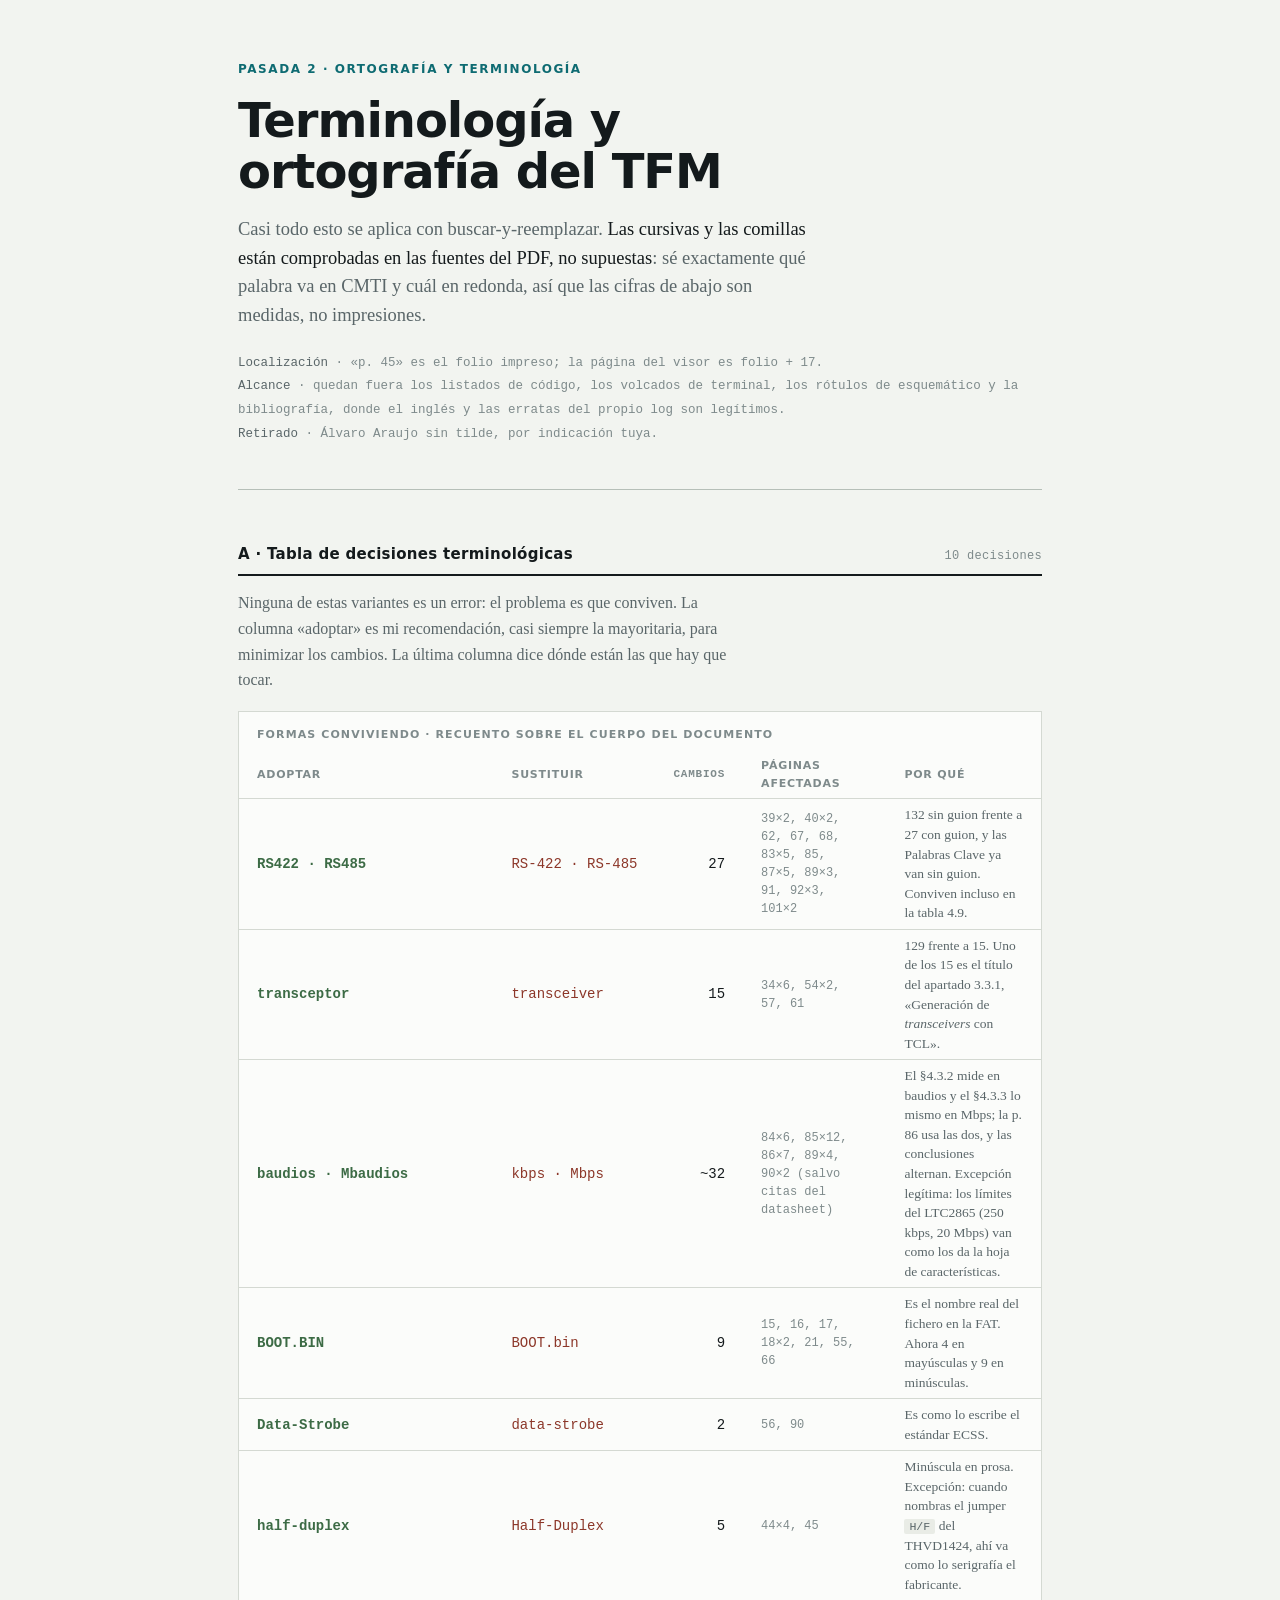
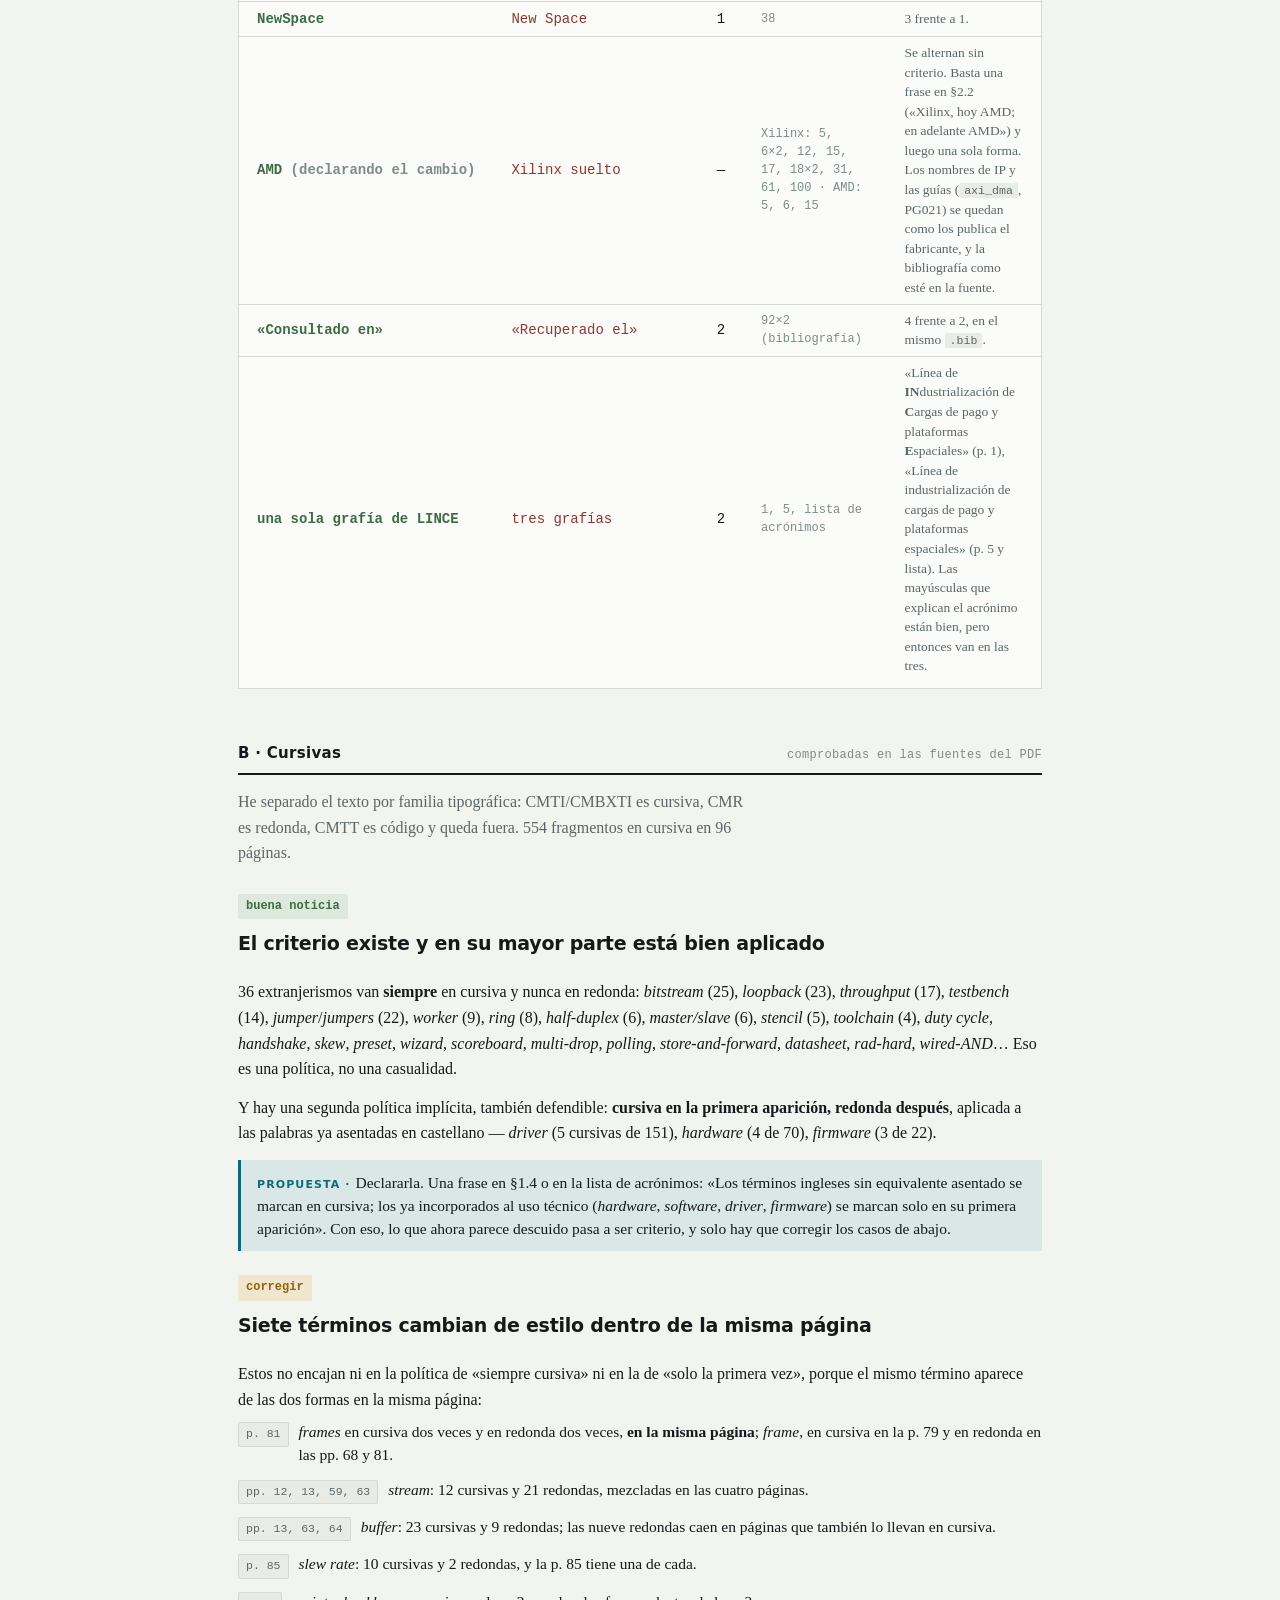
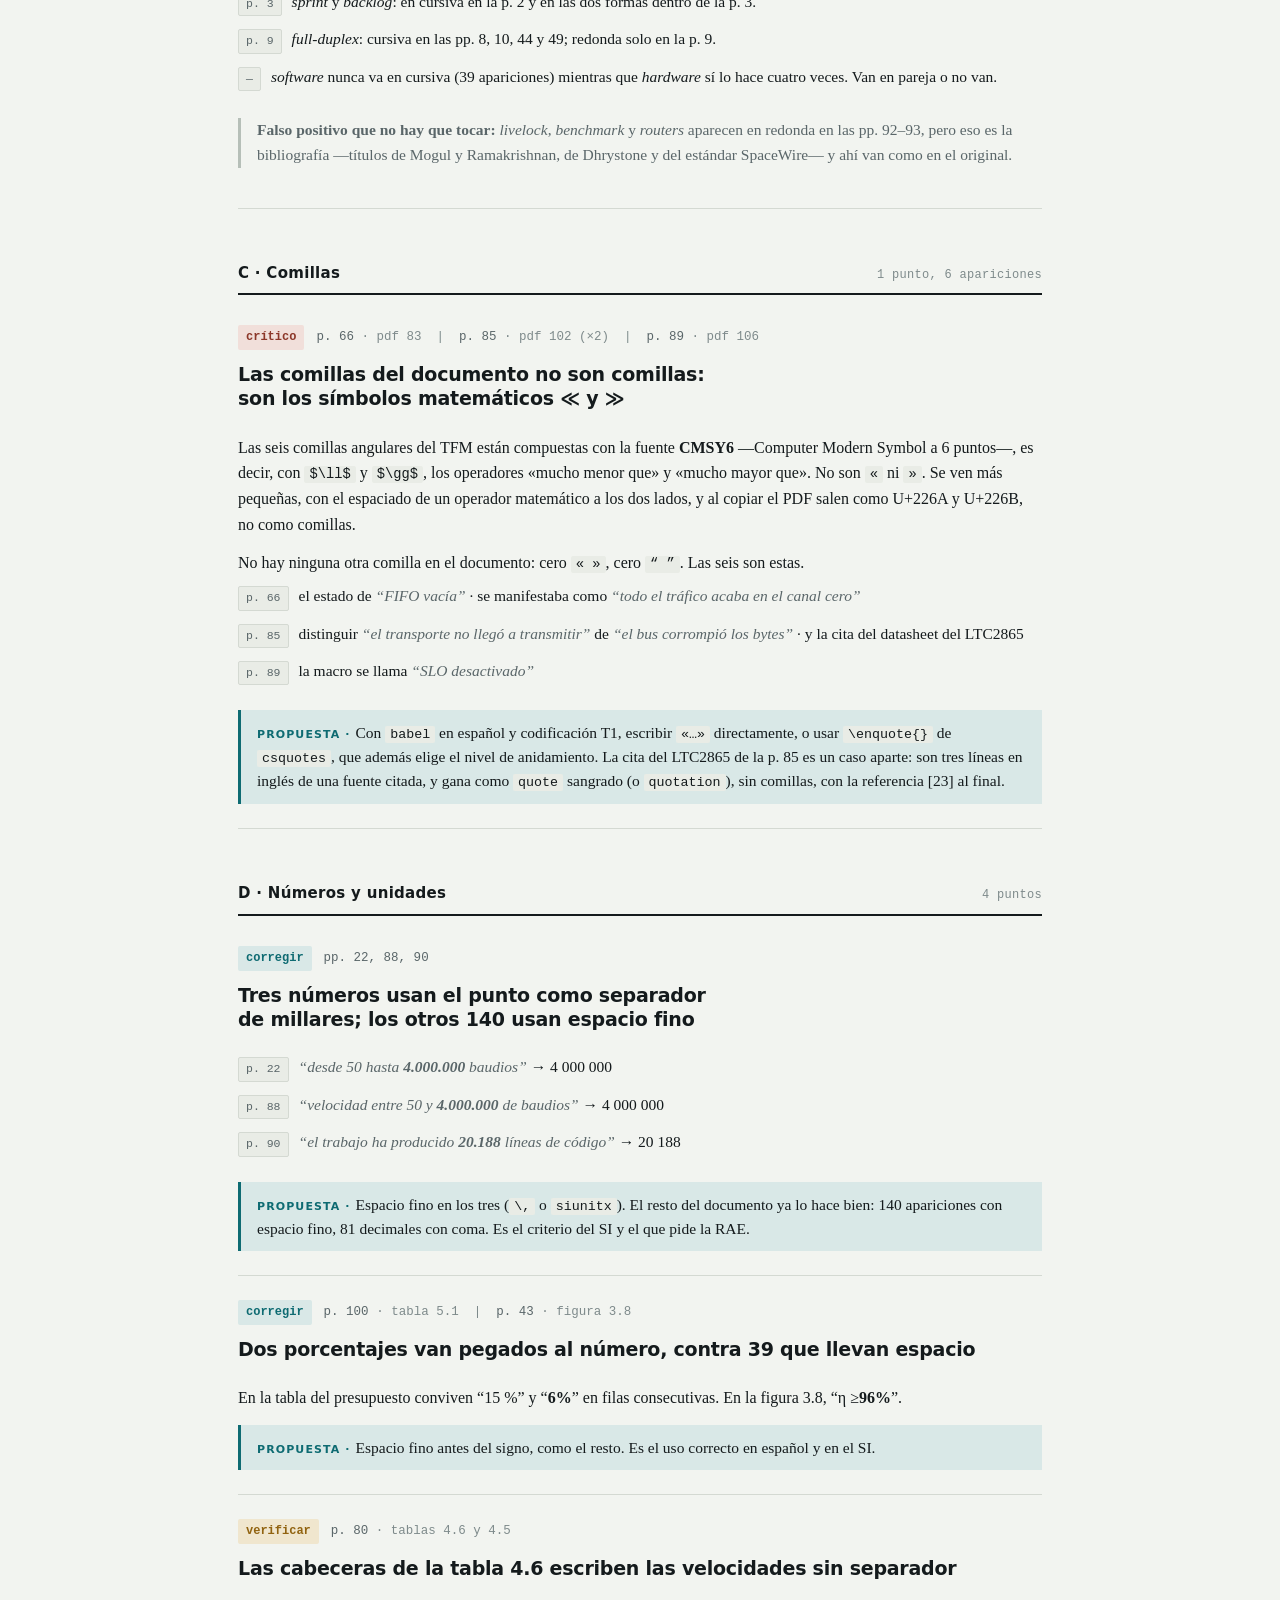
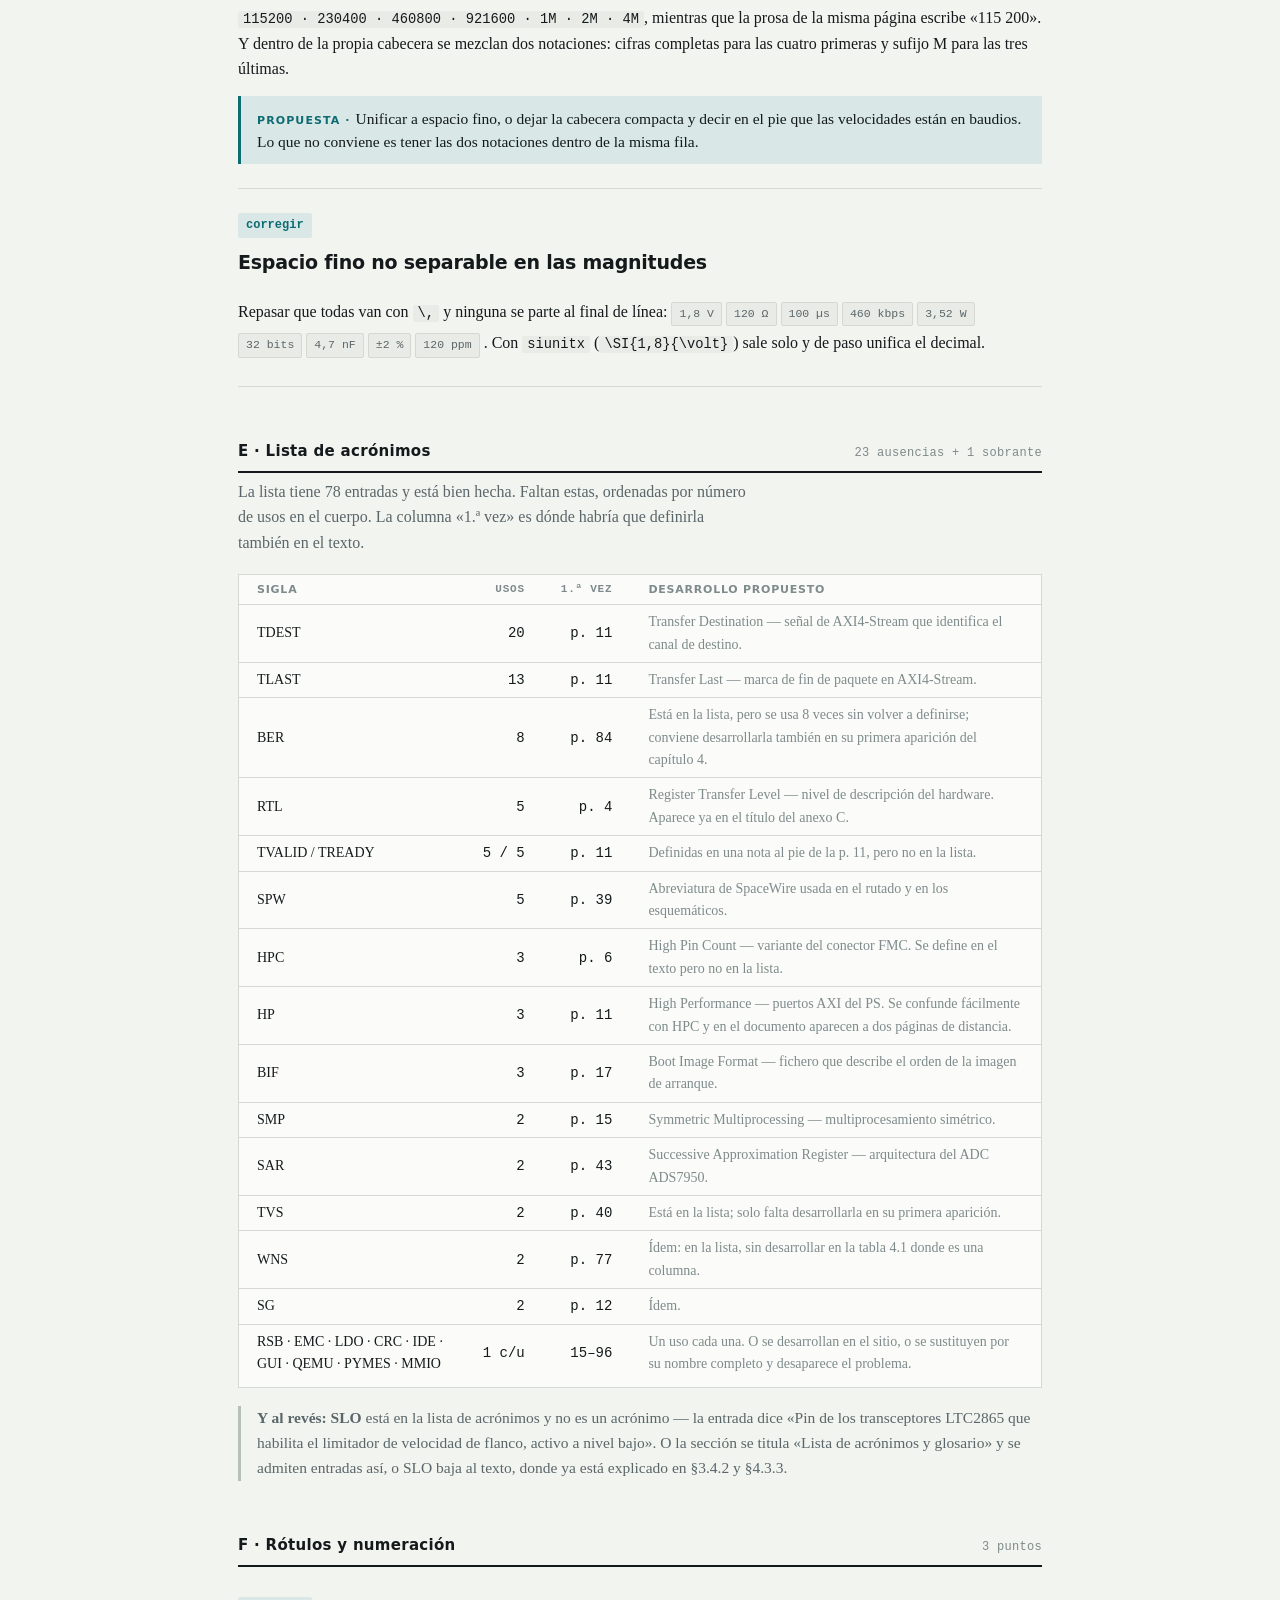
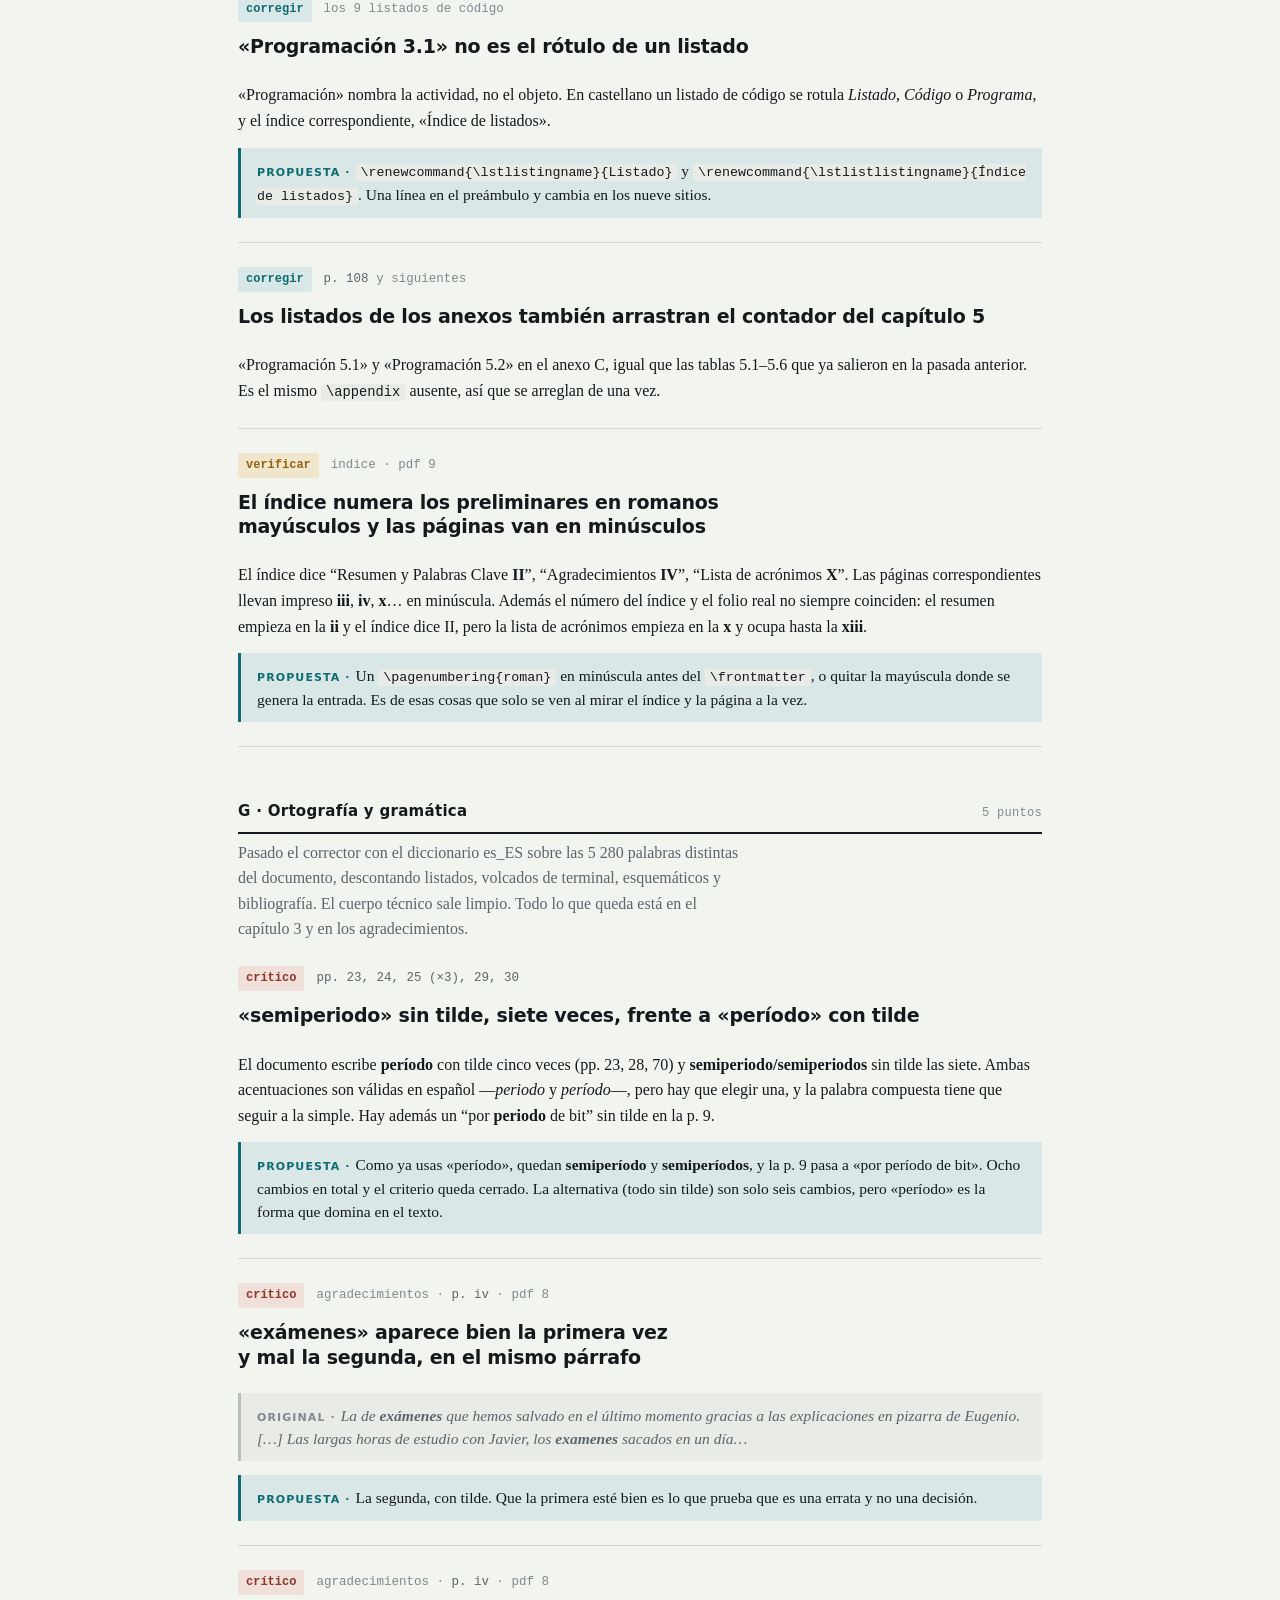
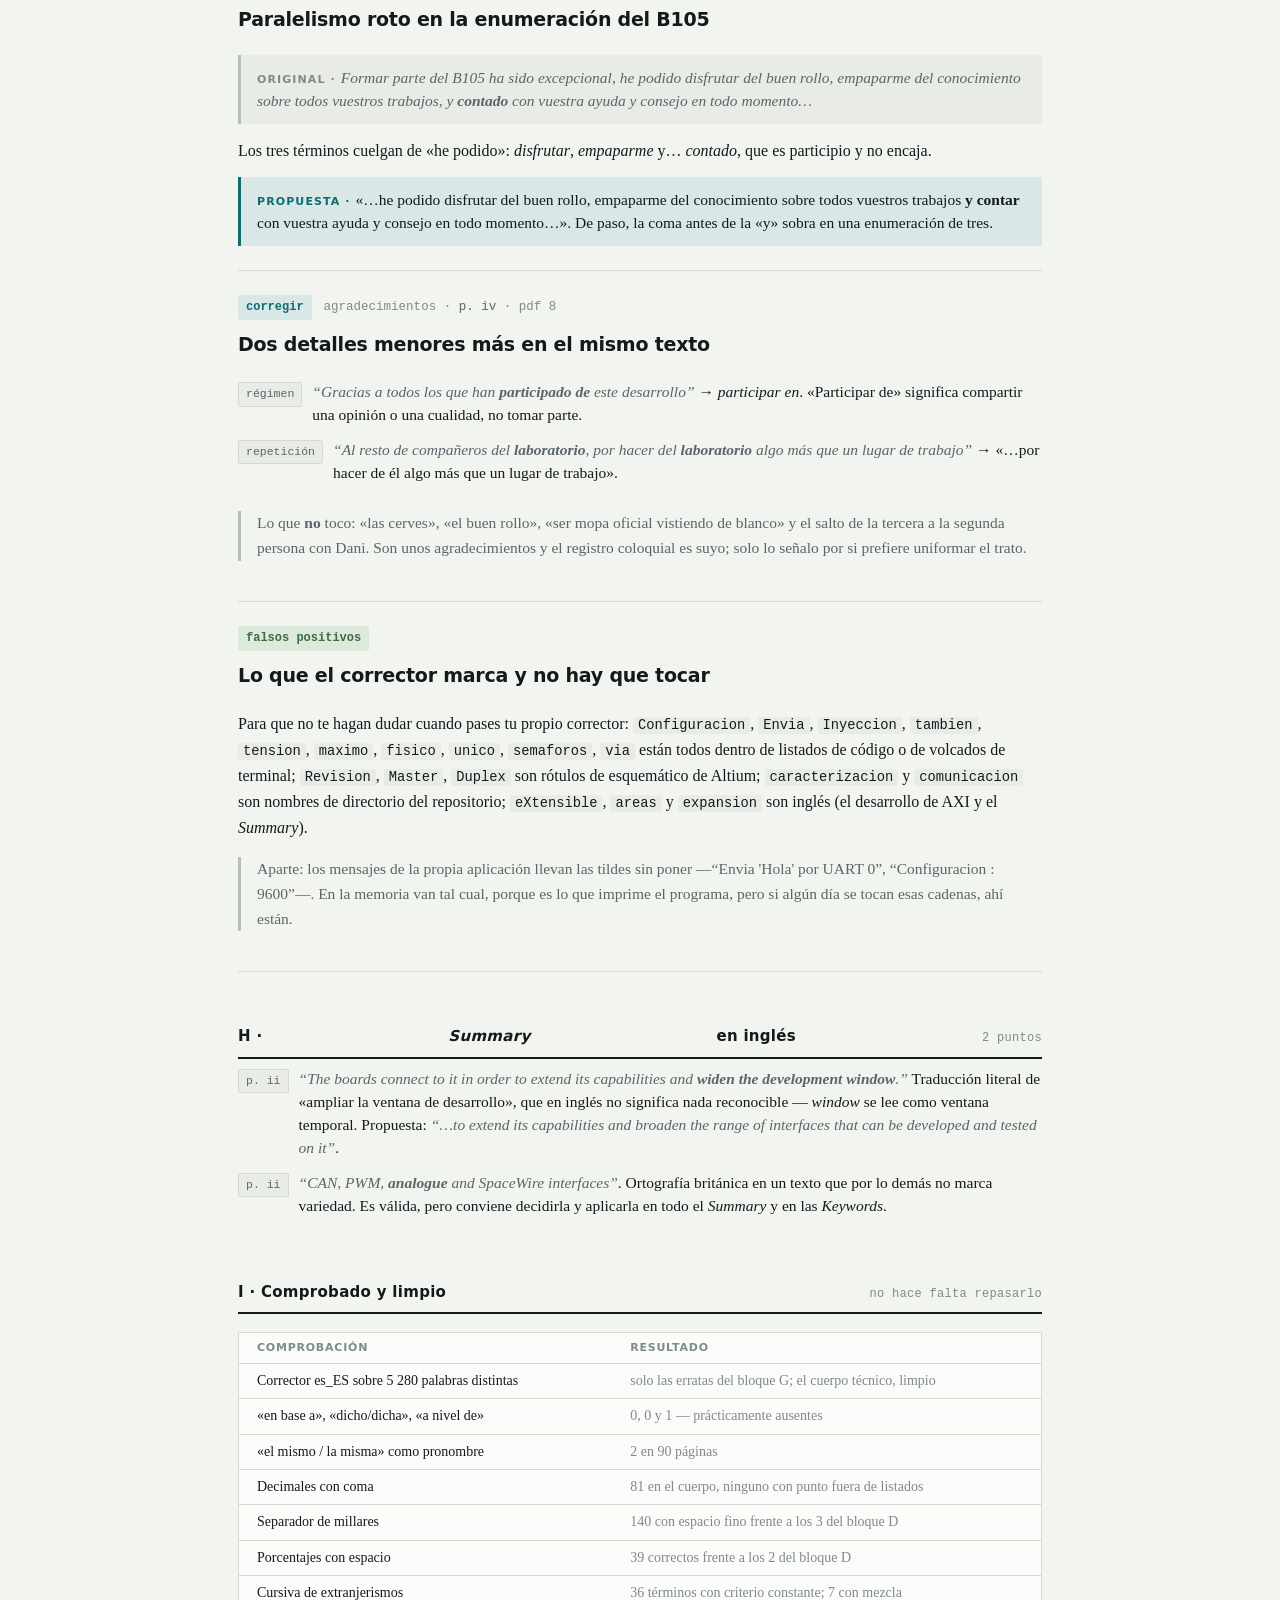
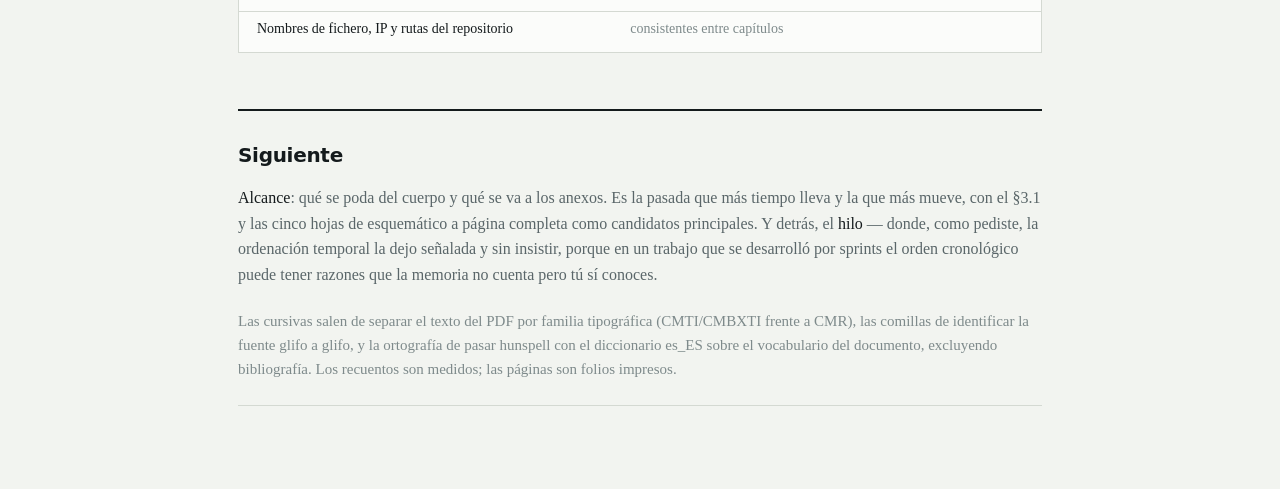
==== Revisiones/Terminología y ortografía del TFM_files/saved_resource.html @ 6a74ddaa "Rev2.0: agrupar las revisiones en Revisiones/ y anadir el plan Rev2 Los tres ficheros de revision pa" ====
<!DOCTYPE html>
<!-- saved from url=(0133)https://484059c2-f035-43cb-9eb5-ec37ca1e541f.frame.claudeusercontent.com/_f/1788794956-2d9e/?__frame_v=manifest.44244f2523adb29d.json -->
<html class=" ocyfjthfb idc0_350"><head><meta http-equiv="Content-Type" content="text/html; charset=UTF-8"><!-- frame-runtime --><script>window.__FRAME_PREAMBLE={"v":1,"capabilities":{"artifact":"artifact.DfA2To-s.js","assets":"assets.8Gk803W0.js","comments":"comments.hEoja5zd.js","db":"db.h-3sndFg.js","downloads":"downloads.th1YuAIk.js","embed":"embed.eqL6deQM.js","endpoints":"endpoints.CfzSv5nM.js","mcp":"mcp.Bvma3qD7.js","network":"network.B5UA9Su4.js","permissions":"permissions.BNySkLV5.js","room":"room.VSdFwTE9.js","sample":"sample.BW2Uysoh.js","self":"artifact.DfA2To-s.js","user":"user.BpKav-Rf.js"},"transforms":"_transforms.-IAc0qoT.js","comments":"_comments.C-AkolIB.js","translate":"_translate.5HCW4BJh.js","ldx":"_ldx.6JS5dhCp.js"}</script><script>(function(){"use strict";var le=["light","dark","system"],ue=/^[A-Za-z0-9_-]{1,64}$/,J=/^[a-zA-Z_:][a-zA-Z0-9_:.-]{0,127}$/,fe=new Set(["class","hidden","value","checked","style","title","alt","placeholder","lang","dir","role","tabindex","disabled","readonly","contenteditable","open","colspan","rowspan"]);function de(e){const t=e.toLowerCase();return t.startsWith("data-")||t.startsWith("aria-")||fe.has(t)}var We="http://www.w3.org/1999/xhtml",pe="http://www.w3.org/2000/svg",me=new Set(["script","style","iframe","noscript","noframes","noembed","xmp","plaintext","template","title","textarea","object","embed"]),he=new Set(["script","style"]);function _e(e){const t=e.localName.toLowerCase();return e.namespaceURI==="http://www.w3.org/1999/xhtml"?!me.has(t):e.namespaceURI===pe?!he.has(t):!1}function I(e,t){return e===t||(e===160||e===32)&&(t===160||t===32)}function ve(e,t){const r=e.length,n=t.length;let a=0;for(;a<r&&a<n&&I(e.charCodeAt(a),t.charCodeAt(a));)a++;let s=0;for(;s<r-a&&s<n-a&&I(e.charCodeAt(r-1-s),t.charCodeAt(n-1-s));)s++;return{p:a,s}}function ye(e,t){const r=e.firstChild;if(e.childNodes.length!==1||r===null||r.nodeType!==Node.TEXT_NODE){e.textContent=t;return}const n=r.data,a=n.length,s=t.length,{p:c,s:i}=ve(n,t);c===a&&i===0&&a===s||r.replaceData(c,a-c-i,t.slice(c,s-i));const p=r.data,f=e.ownerDocument.getSelection?.()??null,v=f!==null&&f.rangeCount>0&&(f.anchorNode===r||f.focusNode===r)?{anchor:f.anchorNode,anchorOffset:f.anchorOffset,focus:f.focusNode,focusOffset:f.focusOffset}:null;let d=-1,y=-1;for(let _=0;_<p.length&&_<t.length;_++){const E=p.charCodeAt(_),T=t.charCodeAt(_);E!==T&&I(E,T)&&(d<0&&(d=_),y=_)}const w=d>=0;if(w&&r.replaceData(d,y-d+1,t.slice(d,y+1)),w&&v!==null&&v.anchor!==null&&v.focus!==null)try{f.setBaseAndExtent(v.anchor,v.anchorOffset,v.focus,v.focusOffset)}catch{}}var we=new Set(["html","head","body","frameset"]);function be(e){return e.namespaceURI==="http://www.w3.org/1999/xhtml"&&we.has(e.localName)}function Ee(e){if(e===null||typeof e!="object")return!1;const t=e;if(typeof t.target!="string"||!ue.test(t.target)||t.text!==void 0&&typeof t.text!="string")return!1;if(t.attrsSet!==void 0){if(t.attrsSet===null||typeof t.attrsSet!="object")return!1;for(const[r,n]of Object.entries(t.attrsSet))if(!J.test(r)||typeof n!="string")return!1}if(t.attrsRemoved!==void 0){if(!Array.isArray(t.attrsRemoved))return!1;for(const r of t.attrsRemoved)if(typeof r!="string"||!J.test(r))return!1}return!0}function ge(e,t){if(e===null||typeof e!="object")return!1;const{seq:r,elements:n}=e;if(typeof r!="number"||!Number.isSafeInteger(r)||!Array.isArray(n)||n.length===0||n.length>64)return!1;for(let a=0;a<n.length;a++)if(!t(n[a]))return!1;return!0}function Ae(e){return e===null||typeof e!="object"?!1:ge(e.__frame_patch,Ee)}function Te(e){if(e===null||typeof e!="object")return!1;const t=e.__frame_init;return t!==null&&typeof t=="object"}function Re(e){return e!==null&&typeof e=="object"&&e.__frame_size_poke===!0}function Le(e){if(e===null||typeof e!="object")return!1;const t=e.__frame_theme;if(t===null||typeof t!="object")return!1;const r=t.theme;return typeof r=="string"&&le.includes(r)}var L=/^[\w.-]+\.js$/;function Se(e,t,r){return r?"inert":typeof t=="string"&&L.test(t)?e?[t]:"inert":e?"inert":"framed"}var Ke="frame_ldx_runtime",$e="script#an-form";function ke(){return{post(e,t){parent.postMessage(e,t)},on(e){const t=r=>{r.source===parent&&e(r.data,r.origin,r.isTrusted)};return addEventListener("message",t),()=>removeEventListener("message",t)}}}function Pe(){return{post:()=>{},on:()=>()=>{}}}var U="__frame_scroll",Oe=150,Ce=310,Me=160,je=3e4;function Ne(){let e=0,t=!1,r=!1,n=!1,a=0,s=null;const c=u=>{try{sessionStorage.setItem(U,JSON.stringify({y:u}))}catch{}},i=()=>{if(clearTimeout(e),s===null)return;const u=s;s=null,c(u)},p=()=>{if(t){t=!1;return}r=!0,s=scrollY,clearTimeout(e),e=setTimeout(i,Oe)};try{addEventListener("scroll",p,{passive:!0}),addEventListener("pagehide",i)}catch{}const f=()=>{let u;try{u=sessionStorage.getItem(U)}catch{return null}if(u===null)return null;let b;try{b=JSON.parse(u)}catch{b=null}const o=b?.y;if(!(typeof o=="number"&&Number.isFinite(o)&&o>=0)){try{sessionStorage.removeItem(U)}catch{}return null}return o};let v=!1;const d=u=>{try{const b=scrollY;scrollTo({top:u,left:0,behavior:"instant"}),a=u,n=!0,clearTimeout(e),s=null,c(u);const o=scrollY;o!==b&&(t=!0),o!==u&&!v&&(v=!0,addEventListener("load",()=>{try{if(scrollY===o){const m=f();d(m!==null?m:a)}}catch{}},{once:!0}))}catch{}},y=()=>{try{return!!location.hash}catch{return!0}};let w=!1;const _=()=>{try{if(w||innerWidth>Ce||innerHeight>Me)return;w=!0;const u=Date.now(),b=()=>{try{removeEventListener("resize",b)}catch{}if(Date.now()-u>je||r||y())return;const o=f();d(o!==null?o:a)};addEventListener("resize",b)}catch{}};let E=!1,T=!1;return{restore(){if(E||(E=!0,y()))return;const u=f();u!==null&&(d(u),_())},promoted(){if(T||(T=!0,y()))return;const u=f();u!==null?(d(u),_()):n&&d(a)}}}function Be(e,t,r,n){let a=null;try{a=window.trustedTypes?.createPolicy("frame-runtime",{createScriptURL:p=>p})??null}catch{}const s=window.Worker,c=s?.prototype,i=Object.freeze({Worker:s,workerOn:c?.addEventListener,workerPost:c?.postMessage,workerTerminate:c?.terminate,fetch:window.fetch.bind(window),preventDefault:Event.prototype.preventDefault,policy:a,origins:t});r(e).then(p=>p?.bootTopLevel?p.bootTopLevel(i,n):n.settle()).catch(()=>n.settle())}var qe="modulepreload",Xe=function(e){return"/"+e},Ye={},De=function(t,r,n){let a=Promise.resolve();function s(c){const i=new Event("vite:preloadError",{cancelable:!0});if(i.payload=c,window.dispatchEvent(i),!i.defaultPrevented)throw c}return a.then(c=>{for(const i of c||[])i.status==="rejected"&&s(i.reason);return t().catch(s)})},Ie=window===top,Q=Object.getOwnPropertyDescriptor(window,"claude"),C=Se(Ie,window.__FRAME_PREAMBLE?.topLevel,Q?.writable===!1),x=typeof C=="object"&&C[0],h=x?Pe():ke();(function(){const e=Object.defineProperty,t=globalThis,r=["RTCPeerConnection","webkitRTCPeerConnection","RTCDataChannel","RTCIceCandidate","RTCSessionDescription","RTCRtpSender","RTCRtpReceiver"];let n=0;for(let a=0;a<r.length;a++){const s=r[a];try{e(t,s,{value:void 0,writable:!1,configurable:!1})}catch{try{delete t[s]}catch{}try{e(t,s,{value:void 0,writable:!1,configurable:!0})}catch{}}typeof t[s]=="function"&&n++}if(n&&C==="framed")try{h.post({__frame_rtc_lockdown_failed:n},"*")}catch{}})();var Ue=1e4,xe=2e3,ee=Object.freeze([...window.__FRAME_PREAMBLE?.origins??["https://claude.ai","https://preview.claude.ai"]]);function te(e){for(const t of ee)if(t.endsWith(":*"))try{const r=new URL(e);if(`${r.protocol}//${r.hostname}:*`===t)return!0}catch{}else if(e===t)return!0;return!1}var M=Object.freeze({...window.__FRAME_PREAMBLE?.capabilities}),F=window.__FRAME_PREAMBLE?.transforms,z=window.__FRAME_PREAMBLE?.comments,H=window.__FRAME_PREAMBLE?.translate,W=window.__FRAME_PREAMBLE?.ldx;function S(e){return De(()=>import("/_runtime/"+e),void 0)}function re(e,t){return{contract:e.contract,changes:new Set(e.changes??[]),flags:new Set(e.flags??[]),capabilities:e.capabilities??{},capBudgets:e.capBudgets??{},transforms:new Map,shellOrigin:t,mount:q,hooks:N,pipe:()=>({wrap:(r,n)=>(...a)=>{try{return n(...a)}catch(s){return Promise.reject(s)}}})}}var j=null,A=null;function ne(e,t,r){try{Object.defineProperty(e,t,{value:r,writable:!1,configurable:!1,enumerable:!0})}catch{try{Object.defineProperty(e,t,{value:r,writable:!1,configurable:!0,enumerable:!0})}catch{}}}var K=!1,N={editBefore:null,edit:null};function Fe(e,t,r=!1){const n=[];let a;if(r)try{N.editBefore?.(e)}catch{}for(const s of e.elements){const c=document.querySelector(`[data-id="${s.target}"]`);if(!c){a=s.target;break}if([...Object.keys(s.attrsSet??{}),...s.attrsRemoved??[]].some(i=>!de(i))){a=s.target;break}if(s.text!==void 0&&(!_e(c)||be(c))){a=s.target;break}for(const[i,p]of Object.entries(s.attrsSet??{}))if(!se(c,i)){try{c.setAttribute(i,p)}catch{}oe(c,i,p)}for(const i of s.attrsRemoved??[])se(c,i)||(c.removeAttribute(i),oe(c,i,null));typeof s.text=="string"&&ye(c,s.text),n.push(s.target)}if(r)try{N.edit?.(e.seq,n,a)}catch{}if(a!==void 0){h.post({__frame_patch_miss:{seq:e.seq}},t);return}try{document.dispatchEvent(new CustomEvent("claude:edit",{detail:{seq:e.seq,targets:n}}))}catch{}}function oe(e,t,r){if(!(e instanceof HTMLInputElement))return;const n=t.toLowerCase();n==="checked"?e.checked=r!==null:n==="value"&&e.type!=="file"&&(e.value=r??"")}function se(e,t){const r=t.toLowerCase(),n=e;return r==="data-id"||(r==="value"||r==="checked")&&(n.__artifactSecret===!0||/^(password|hidden|file)$/.test(n.type??"")||/(^|\s)(cc-|one-time-code|current-password|new-password)/i.test(`${e.getAttribute("autocomplete")??""} ${n.autocomplete??""}`))}function ae(e){const t=document.documentElement;e==="light"||e==="dark"?(t.dataset.theme=e,t.style.colorScheme=e,K=!0):K&&(delete t.dataset.theme,t.style.colorScheme="",K=!1)}var B=new Map;function ze(){let e;const t={u:new Promise(r=>{e=r}),r:r=>{t.done=!0,e(r)},done:!1,nulled:!1};return t}function $(){for(const e of B.values())e.done||(e.nulled=!0,e.r(null))}var He=Object.freeze(Object.assign(Object.create(null),{call:Function.prototype.call,apply:Function.prototype.apply,bind:Function.prototype.bind})),q=(e,t)=>{const r=B.get(e);if(!r||r.done){r?.nulled&&A&&h.post({__frame_cap_telemetry:{kind:"cap-load-error",cap:e}},A);return}const n=typeof t=="function"?Object.setPrototypeOf(t,He):Object.assign(Object.create(null),t);typeof n.then=="function"&&delete n.then,r.r(Object.freeze(n))};function ie(){const e=Q?.value??{};ne(window,"claude",e);for(const t of Object.keys(M)){if(e[t]!==void 0){ne(e,t,e[t]);continue}B.set(t,ze())}if(e.use===void 0){const t=r=>{if(typeof r!="string"||!Object.hasOwn(M,r))return Promise.resolve(null);const n=B.get(r);return n?n.u:Promise.resolve(e[r]??null)};try{Object.defineProperty(e,"use",{value:t,writable:!0,configurable:!0,enumerable:!1})}catch{}}}if(C==="framed"){const e=F&&L.test(F)?S(F).catch(()=>{}):Promise.resolve(void 0),t=o=>{if(o.type==="auxclick"&&o.button!==1)return;const m=o.target,k=m&&m.closest?m.closest("a[href],area[href]"):null;if(!k)return;const O=k.getAttribute("href");if(!O)return;let R;try{R=new URL(O,document.baseURI)}catch{return}if((R.protocol==="http:"||R.protocol==="https:")&&R.origin!==location.origin){o.preventDefault();const P=(k.getAttribute("target")??"").toLowerCase(),g=o.type==="auxclick"||o.metaKey||o.ctrlKey||o.shiftKey||o.altKey||!["","_self","_top","_parent"].includes(P);h.post({__frame_nav:!0,url:R.href,newTab:g},"*")}};addEventListener("click",t,!0),addEventListener("auxclick",t,!0);const r={},n=o=>{o.isTrusted&&(r.pointer=!0)},a=o=>{o.isTrusted&&(r.click=!0)};addEventListener("pointermove",n,{capture:!0,passive:!0}),addEventListener("click",a,{capture:!0,passive:!0});const s={cb:null};addEventListener("keydown",o=>s.cb?.(o),!0),e.then(o=>o?.installEscapeForward?.(s,m=>{A&&h.post(m,A)})),e.then(o=>{o?.wireNav&&(o.wireNav(),removeEventListener("click",t,!0),removeEventListener("auxclick",t,!0),removeEventListener("pointermove",n,!0),removeEventListener("click",a,!0),o.wireEngagement?.(r))});let c=null;try{c=Ne()}catch{}ie();let i=null,p=null,f=0;const v=h.on((o,m)=>{te(m)&&Te(o)&&(i=o.__frame_init,A=m,v(),clearTimeout(f),p?.())});h.post({__frame_connect:!0},"*");const d=setTimeout,y=clearTimeout;let w=0;const _=()=>{try{h.post({__frame_alive:!0},"*")}catch{}w=d(_,xe)},E=()=>y(w);_(),addEventListener("load",E,{once:!0});const T=new Promise(o=>{p=o,f=setTimeout(()=>{v(),o()},Ue)}),u=document.readyState==="loading"?new Promise(o=>document.addEventListener("DOMContentLoaded",()=>o(),{once:!0})):Promise.resolve();u.then(()=>{try{c?.restore()}catch{}});const b={cb:null};h.on((o,m)=>{if(te(m)&&Re(o)){try{c?.promoted()}catch{}b.cb?.()}}),T.then(async()=>{if(!i||!A){$();return}ae(i.theme);const o=A;let m=!1,k=!1;h.on((l,Y,D)=>{if(Y!==o)return;Le(l)&&ae(l.__frame_theme.theme),Ae(l)&&Fe(l.__frame_patch,o,D);const G=l?.__fc_mode;G&&typeof G=="object"&&!m&&z&&L.test(z)&&(m=!0,S(z).then(Z=>Z.install?.(o,G.on===!0)).catch(()=>{}));const V=l?.__ft_cmd;V&&typeof V=="object"&&!k&&H&&L.test(H)&&(k=!0,S(H).then(Z=>Z.install?.(o,V)).catch(()=>{}))});const O=Object.keys(i.capabilities??{}).filter(l=>Object.hasOwn(M,l)).map(l=>[l,M[l]]).filter(l=>typeof l[1]=="string"&&L.test(l[1])),R=await Promise.allSettled(O.map(([,l])=>S(l))),P=await e,g=A;if(P?.buildBoot||h.post({__frame_cap_telemetry:{kind:"cap-load-error",cap:"_transforms"}},g),P?.buildBoot)try{j=P.buildBoot(i,P.TRANSFORMS??{},{shellOrigin:g,mount:q,hooks:N},l=>h.post({__frame_cap_telemetry:l},g))}catch{h.post({__frame_cap_telemetry:{kind:"cap-load-error",cap:"_transforms"}},g),j=re(i,g)}else j=re(i,g);const X=l=>h.post({__frame_cap_telemetry:{kind:"cap-load-error",cap:l}},g),ce=j;R.forEach((l,Y)=>{const D=O[Y][0];if(l.status!=="fulfilled"){X(D);return}try{l.value?.install?.(ce)}catch{X(D)}}),$(),await u,E(),h.post({__frame_ready:!0},A),e.then(l=>l?.installSizeReporter?.(g,b)),ce.flags.has("frame_ldx_runtime")&&W&&L.test(W)&&document.querySelector("script#an-form")&&S(W).then(l=>l?.boot?.()).catch(()=>!1).then(l=>{l!==!0&&X("_ldx")})})}else x&&(ie(),Be(x,ee,S,{settle:$,mount:q}))})();</script><!-- /frame-runtime --><meta name="viewport" content="width=device-width,initial-scale=1"><style>:root{color-scheme:light}body{margin:0;padding:0;font:14px -apple-system,BlinkMacSystemFont,sans-serif;background:#faf9f5;color:#141413}img{max-width:100%}[hidden]:not([hidden=until-found]){display:none!important}</style></head><body>
<title>Terminología y ortografía del TFM</title>
<link rel="preconnect" href="https://fonts.googleapis.com/">
<link rel="preconnect" href="https://fonts.gstatic.com/" crossorigin="">
<link rel="stylesheet" href="./css2">
<style>
:root{
  --paper:#F2F4F0; --surface:#FBFCFA; --sunk:#E9ECE6;
  --ink:#141A1C; --muted:#5A6669; --faint:#7E8A8B;
  --rule:#D4D9D2; --rule-strong:#B6BFB8;
  --accent:#0E6B72; --accent-soft:#D9E8E7;
  --amber:#916310; --amber-soft:#F0E6CE;
  --oxide:#8C3729; --oxide-soft:#F1DFDA;
  --ok:#3C6B45; --ok-soft:#DEE9DD;
  --shadow:0 1px 2px rgba(20,26,28,.05);
}
@media (prefers-color-scheme: dark){:root:not([data-theme="light"]){
  --paper:#0E1315; --surface:#161D1F; --sunk:#1B2325;
  --ink:#E3E9E7; --muted:#94A3A3; --faint:#758384;
  --rule:#26312F; --rule-strong:#394644;
  --accent:#57BDC2; --accent-soft:#12312F;
  --amber:#D6A651; --amber-soft:#2E2618;
  --oxide:#DB8571; --oxide-soft:#33201B;
  --ok:#8DBE93; --ok-soft:#1B2A1E;
  --shadow:0 1px 2px rgba(0,0,0,.3);
}}
:root[data-theme="dark"]{
  --paper:#0E1315; --surface:#161D1F; --sunk:#1B2325;
  --ink:#E3E9E7; --muted:#94A3A3; --faint:#758384;
  --rule:#26312F; --rule-strong:#394644;
  --accent:#57BDC2; --accent-soft:#12312F;
  --amber:#D6A651; --amber-soft:#2E2618;
  --oxide:#DB8571; --oxide-soft:#33201B;
  --ok:#8DBE93; --ok-soft:#1B2A1E;
  --shadow:0 1px 2px rgba(0,0,0,.3);
}
*{box-sizing:border-box}
body{background:var(--paper);color:var(--ink);
  font-family:"IBM Plex Serif",Georgia,serif;font-size:17px;line-height:1.6;
  -webkit-font-smoothing:antialiased}
.wrap{max-width:860px;margin:0 auto;padding:0 28px 96px}
p{margin:0 0 1em}

header.head{padding:60px 0 30px;border-bottom:1px solid var(--rule-strong)}
.eyebrow{font-family:"IBM Plex Sans Condensed",system-ui,sans-serif;font-weight:600;font-size:12px;
  letter-spacing:.13em;text-transform:uppercase;color:var(--accent);margin:0 0 16px}
h1{font-family:"IBM Plex Sans",system-ui,sans-serif;font-weight:700;
  font-size:clamp(32px,5vw,48px);line-height:1.06;letter-spacing:-.022em;margin:0 0 18px;text-wrap:balance}
.stand{font-size:18.5px;line-height:1.55;color:var(--muted);max-width:62ch;margin:0 0 22px}
.stand strong{color:var(--ink);font-weight:500}
.legend{font-family:"IBM Plex Mono",ui-monospace,monospace;font-size:12.5px;color:var(--faint);line-height:1.9}
.legend b{color:var(--muted);font-weight:500}

h2.block{font-family:"IBM Plex Sans",system-ui,sans-serif;font-size:15px;font-weight:600;
  letter-spacing:.02em;text-transform:none;margin:52px 0 6px;padding-bottom:8px;
  border-bottom:2px solid var(--ink);display:flex;justify-content:space-between;align-items:baseline;gap:12px;flex-wrap:wrap}
h2.block span{font-family:"IBM Plex Mono",ui-monospace,monospace;font-size:12px;font-weight:400;color:var(--faint)}
.block-lead{font-size:16px;color:var(--muted);margin:14px 0 4px;max-width:64ch}

/* item */
.item{border-bottom:1px solid var(--rule);padding:24px 0}
.item-h{display:flex;align-items:baseline;gap:12px;flex-wrap:wrap;margin-bottom:12px}
.tag{font-family:"IBM Plex Mono",ui-monospace,monospace;font-size:12px;font-weight:600;
  padding:3px 8px;border-radius:2px;white-space:nowrap}
.tag.crit{background:var(--oxide-soft);color:var(--oxide)}
.tag.warn{background:var(--amber-soft);color:var(--amber)}
.tag.info{background:var(--accent-soft);color:var(--accent)}
.tag.ok{background:var(--ok-soft);color:var(--ok)}
.where{font-family:"IBM Plex Mono",ui-monospace,monospace;font-size:12.5px;color:var(--faint)}
.where b{color:var(--muted);font-weight:500}
.item h3{font-family:"IBM Plex Sans",system-ui,sans-serif;font-size:19px;font-weight:600;
  letter-spacing:-.012em;line-height:1.28;margin:0 0 12px;flex-basis:100%;text-wrap:balance}
.orig{background:var(--sunk);border-left:3px solid var(--rule-strong);padding:11px 16px;
  margin:0 0 14px;font-style:italic;color:var(--muted);font-size:15.5px;line-height:1.5}
.orig:before{content:"Original · ";font-style:normal;font-family:"IBM Plex Sans Condensed",system-ui,sans-serif;
  font-size:11px;font-weight:600;letter-spacing:.1em;text-transform:uppercase;color:var(--faint)}
.prop{border-left:3px solid var(--accent);background:var(--accent-soft);padding:11px 16px;
  margin:14px 0 0;font-size:15.5px;line-height:1.5}
.prop:before{content:"Propuesta · ";font-family:"IBM Plex Sans Condensed",system-ui,sans-serif;
  font-size:11px;font-weight:600;letter-spacing:.1em;text-transform:uppercase;color:var(--accent)}
.item p{font-size:16px;margin:0 0 .8em}
.item p:last-of-type{margin-bottom:0}
code{font-family:"IBM Plex Mono",ui-monospace,monospace;font-size:.86em;
  background:var(--sunk);padding:1px 5px;border-radius:2px}

/* tabla */
.tbl-wrap{overflow-x:auto;margin:18px 0;border:1px solid var(--rule);background:var(--surface)}
table{border-collapse:collapse;width:100%;font-size:14px}
caption{font-family:"IBM Plex Sans Condensed",system-ui,sans-serif;font-size:11px;font-weight:600;
  letter-spacing:.1em;text-transform:uppercase;color:var(--faint);text-align:left;padding:14px 18px 8px}
th,td{padding:6px 18px;text-align:left;border-top:1px solid var(--rule)}
thead th{font-family:"IBM Plex Sans Condensed",system-ui,sans-serif;font-weight:600;font-size:11px;
  letter-spacing:.07em;text-transform:uppercase;color:var(--faint);border-top:none}
td.n,th.n{font-family:"IBM Plex Mono",ui-monospace,monospace;font-variant-numeric:tabular-nums;
  text-align:right;white-space:nowrap}
tbody tr:last-child td{padding-bottom:12px}
.hi{color:var(--oxide);font-weight:500}
.dim{color:var(--faint)}

/* lista compacta */
ul.compact{list-style:none;margin:8px 0 0;padding:0}
ul.compact li{display:grid;grid-template-columns:auto 1fr;gap:10px;align-items:start;
  padding:0 0 11px;font-size:15.5px;line-height:1.5}
.loc{font-family:"IBM Plex Mono",ui-monospace,monospace;font-size:11.5px;line-height:1.6;
  padding:2px 7px;border-radius:2px;white-space:nowrap;margin-top:2px;
  background:var(--sunk);color:var(--muted);border:1px solid var(--rule)}
ul.compact q{font-style:italic;color:var(--muted)}
q:before{content:"\201C"}q:after{content:"\201D"}

.closer{margin-top:56px;border-top:2px solid var(--ink);padding-top:28px;font-size:16px;color:var(--muted)}
.closer h2{font-family:"IBM Plex Sans",system-ui,sans-serif;font-size:20px;font-weight:600;
  color:var(--ink);letter-spacing:-.015em;margin:0 0 14px}
.closer strong{color:var(--ink);font-weight:500}

@media (max-width:620px){
  body{font-size:16px}
  .wrap{padding:0 18px 64px}
  ul.compact li{grid-template-columns:1fr;gap:5px}
  .loc{justify-self:start}
  th,td,caption{padding-left:14px;padding-right:14px}
}
@media (prefers-reduced-motion:reduce){*{animation:none!important;transition:none!important}}
</style>
<style>
/* añadidos de esta pasada */
.dec{overflow-x:auto;margin:18px 0;border:1px solid var(--rule);background:var(--surface)}
.dec table{font-size:14px}
.dec td.adopt{font-family:"IBM Plex Mono",ui-monospace,monospace;font-weight:600;color:var(--ok);white-space:nowrap}
.dec td.drop{font-family:"IBM Plex Mono",ui-monospace,monospace;color:var(--oxide);white-space:nowrap}
.dec td.pgs{font-family:"IBM Plex Mono",ui-monospace,monospace;font-size:12px;color:var(--faint);line-height:1.5}
.dec td.why{color:var(--muted);font-size:13.5px;line-height:1.45}
.note{border-left:3px solid var(--rule-strong);padding:0 0 0 16px;color:var(--muted);font-size:15.5px;margin:16px 0}
.mini{font-family:"IBM Plex Mono",ui-monospace,monospace;font-size:12.5px;color:var(--faint)}
.pill{display:inline-block;font-family:"IBM Plex Mono",ui-monospace,monospace;font-size:11.5px;
  padding:2px 7px;border-radius:2px;background:var(--sunk);color:var(--muted);border:1px solid var(--rule);margin:0 4px 4px 0}
</style>

<div class="wrap">

<header class="head">
  <p class="eyebrow">Pasada 2 · Ortografía y terminología</p>
  <h1>Terminología y ortografía del TFM</h1>
  <p class="stand">Casi todo esto se aplica con buscar-y-reemplazar. <strong>Las cursivas y las comillas están comprobadas en las fuentes del PDF, no supuestas</strong>: sé exactamente qué palabra va en CMTI y cuál en redonda, así que las cifras de abajo son medidas, no impresiones.</p>
  <p class="legend">
    <b>Localización</b> · «p. 45» es el folio impreso; la página del visor es folio + 17.<br>
    <b>Alcance</b> · quedan fuera los listados de código, los volcados de terminal, los rótulos de esquemático y la bibliografía, donde el inglés y las erratas del propio log son legítimos.<br>
    <b>Retirado</b> · Álvaro Araujo sin tilde, por indicación tuya.
  </p>
</header>

<!-- =============== A =============== -->
<h2 class="block">A · Tabla de decisiones terminológicas<span>10 decisiones</span></h2>
<p class="block-lead">Ninguna de estas variantes es un error: el problema es que conviven. La columna «adoptar» es mi recomendación, casi siempre la mayoritaria, para minimizar los cambios. La última columna dice dónde están las que hay que tocar.</p>

<div class="dec">
  <table>
    <caption>Formas conviviendo · recuento sobre el cuerpo del documento</caption>
    <thead><tr><th>Adoptar</th><th>Sustituir</th><th class="n">Cambios</th><th>Páginas afectadas</th><th>Por qué</th></tr></thead>
    <tbody>
      <tr><td class="adopt">RS422 · RS485</td><td class="drop">RS-422 · RS-485</td><td class="n">27</td>
        <td class="pgs">39×2, 40×2, 62, 67, 68, 83×5, 85, 87×5, 89×3, 91, 92×3, 101×2</td>
        <td class="why">132 sin guion frente a 27 con guion, y las Palabras Clave ya van sin guion. Conviven incluso en la tabla 4.9.</td></tr>
      <tr><td class="adopt">transceptor</td><td class="drop">transceiver</td><td class="n">15</td>
        <td class="pgs">34×6, 54×2, 57, 61</td>
        <td class="why">129 frente a 15. Uno de los 15 es el título del apartado 3.3.1, «Generación de <i>transceivers</i> con TCL».</td></tr>
      <tr><td class="adopt">baudios · Mbaudios</td><td class="drop">kbps · Mbps</td><td class="n">~32</td>
        <td class="pgs">84×6, 85×12, 86×7, 89×4, 90×2 <span class="dim">(salvo citas del datasheet)</span></td>
        <td class="why">El §4.3.2 mide en baudios y el §4.3.3 lo mismo en Mbps; la p. 86 usa las dos, y las conclusiones alternan. Excepción legítima: los límites del LTC2865 (250 kbps, 20 Mbps) van como los da la hoja de características.</td></tr>
      <tr><td class="adopt">BOOT.BIN</td><td class="drop">BOOT.bin</td><td class="n">9</td>
        <td class="pgs">15, 16, 17, 18×2, 21, 55, 66</td>
        <td class="why">Es el nombre real del fichero en la FAT. Ahora 4 en mayúsculas y 9 en minúsculas.</td></tr>
      <tr><td class="adopt">Data-Strobe</td><td class="drop">data-strobe</td><td class="n">2</td>
        <td class="pgs">56, 90</td>
        <td class="why">Es como lo escribe el estándar ECSS.</td></tr>
      <tr><td class="adopt">half-duplex</td><td class="drop">Half-Duplex</td><td class="n">5</td>
        <td class="pgs">44×4, 45</td>
        <td class="why">Minúscula en prosa. Excepción: cuando nombras el jumper <code>H/F</code> del THVD1424, ahí va como lo serigrafía el fabricante.</td></tr>
      <tr><td class="adopt">NewSpace</td><td class="drop">New Space</td><td class="n">1</td>
        <td class="pgs">38</td><td class="why">3 frente a 1.</td></tr>
      <tr><td class="adopt">AMD <span class="dim">(declarando el cambio)</span></td><td class="drop">Xilinx suelto</td><td class="n">—</td>
        <td class="pgs">Xilinx: 5, 6×2, 12, 15, 17, 18×2, 31, 61, 100 · AMD: 5, 6, 15</td>
        <td class="why">Se alternan sin criterio. Basta una frase en §2.2 («Xilinx, hoy AMD; en adelante AMD») y luego una sola forma. Los nombres de IP y las guías (<code>axi_dma</code>, PG021) se quedan como los publica el fabricante, y la bibliografía como esté en la fuente.</td></tr>
      <tr><td class="adopt">«Consultado en»</td><td class="drop">«Recuperado el»</td><td class="n">2</td>
        <td class="pgs">92×2 <span class="dim">(bibliografía)</span></td><td class="why">4 frente a 2, en el mismo <code>.bib</code>.</td></tr>
      <tr><td class="adopt">una sola grafía de LINCE</td><td class="drop">tres grafías</td><td class="n">2</td>
        <td class="pgs">1, 5, lista de acrónimos</td>
        <td class="why">«Línea de <b>IN</b>dustrialización de <b>C</b>argas de pago y plataformas <b>E</b>spaciales» (p. 1), «Línea de industrialización de cargas de pago y plataformas espaciales» (p. 5 y lista). Las mayúsculas que explican el acrónimo están bien, pero entonces van en las tres.</td></tr>
    </tbody>
  </table>
</div>

<!-- =============== B =============== -->
<h2 class="block">B · Cursivas<span>comprobadas en las fuentes del PDF</span></h2>
<p class="block-lead">He separado el texto por familia tipográfica: CMTI/CMBXTI es cursiva, CMR es redonda, CMTT es código y queda fuera. 554 fragmentos en cursiva en 96 páginas.</p>

<div class="item">
  <div class="item-h"><span class="tag ok">buena noticia</span>
    <h3>El criterio existe y en su mayor parte está bien aplicado</h3></div>
  <p>36 extranjerismos van <b>siempre</b> en cursiva y nunca en redonda: <i>bitstream</i> (25), <i>loopback</i> (23), <i>throughput</i> (17), <i>testbench</i> (14), <i>jumper</i>/<i>jumpers</i> (22), <i>worker</i> (9), <i>ring</i> (8), <i>half-duplex</i> (6), <i>master/slave</i> (6), <i>stencil</i> (5), <i>toolchain</i> (4), <i>duty cycle</i>, <i>handshake</i>, <i>skew</i>, <i>preset</i>, <i>wizard</i>, <i>scoreboard</i>, <i>multi-drop</i>, <i>polling</i>, <i>store-and-forward</i>, <i>datasheet</i>, <i>rad-hard</i>, <i>wired-AND</i>… Eso es una política, no una casualidad.</p>
  <p>Y hay una segunda política implícita, también defendible: <b>cursiva en la primera aparición, redonda después</b>, aplicada a las palabras ya asentadas en castellano — <i>driver</i> (5 cursivas de 151), <i>hardware</i> (4 de 70), <i>firmware</i> (3 de 22).</p>
  <div class="prop">Declararla. Una frase en §1.4 o en la lista de acrónimos: «Los términos ingleses sin equivalente asentado se marcan en cursiva; los ya incorporados al uso técnico (<i>hardware</i>, <i>software</i>, <i>driver</i>, <i>firmware</i>) se marcan solo en su primera aparición». Con eso, lo que ahora parece descuido pasa a ser criterio, y solo hay que corregir los casos de abajo.<p></p>
</div>

<div class="item">
  <div class="item-h"><span class="tag warn">corregir</span>
    <h3>Siete términos cambian de estilo dentro de la misma página</h3></div>
  <p>Estos no encajan ni en la política de «siempre cursiva» ni en la de «solo la primera vez», porque el mismo término aparece de las dos formas en la misma página:</p>
  <ul class="compact">
    <li><span class="loc">p. 81</span><span><i>frames</i> en cursiva dos veces y en redonda dos veces, <b>en la misma página</b>; <i>frame</i>, en cursiva en la p. 79 y en redonda en las pp. 68 y 81.</span></li>
    <li><span class="loc">pp. 12, 13, 59, 63</span><span><i>stream</i>: 12 cursivas y 21 redondas, mezcladas en las cuatro páginas.</span></li>
    <li><span class="loc">pp. 13, 63, 64</span><span><i>buffer</i>: 23 cursivas y 9 redondas; las nueve redondas caen en páginas que también lo llevan en cursiva.</span></li>
    <li><span class="loc">p. 85</span><span><i>slew rate</i>: 10 cursivas y 2 redondas, y la p. 85 tiene una de cada.</span></li>
    <li><span class="loc">p. 3</span><span><i>sprint</i> y <i>backlog</i>: en cursiva en la p. 2 y en las dos formas dentro de la p. 3.</span></li>
    <li><span class="loc">p. 9</span><span><i>full-duplex</i>: cursiva en las pp. 8, 10, 44 y 49; redonda solo en la p. 9.</span></li>
    <li><span class="loc">—</span><span><i>software</i> nunca va en cursiva (39 apariciones) mientras que <i>hardware</i> sí lo hace cuatro veces. Van en pareja o no van.</span></li>
  </ul>
  <div class="note"><b>Falso positivo que no hay que tocar:</b> <i>livelock</i>, <i>benchmark</i> y <i>routers</i> aparecen en redonda en las pp. 92–93, pero eso es la bibliografía —títulos de Mogul y Ramakrishnan, de Dhrystone y del estándar SpaceWire— y ahí van como en el original.</div>
</div>

<!-- =============== C =============== -->
<h2 class="block">C · Comillas<span>1 punto, 6 apariciones</span></h2>

<div class="item">
  <div class="item-h"><span class="tag crit">crítico</span>
    <span class="where"><b>p. 66</b> · pdf 83 &nbsp;|&nbsp; <b>p. 85</b> · pdf 102 (×2) &nbsp;|&nbsp; <b>p. 89</b> · pdf 106</span>
    <h3>Las comillas del documento no son comillas: son los símbolos matemáticos ≪ y ≫</h3></div>
  <p>Las seis comillas angulares del TFM están compuestas con la fuente <b>CMSY6</b> —Computer Modern Symbol a 6 puntos—, es decir, con <code>$\ll$</code> y <code>$\gg$</code>, los operadores «mucho menor que» y «mucho mayor que». No son <code>«</code> ni <code>»</code>. Se ven más pequeñas, con el espaciado de un operador matemático a los dos lados, y al copiar el PDF salen como U+226A y U+226B, no como comillas.</p>
  <p>No hay ninguna otra comilla en el documento: cero <code>« »</code>, cero <code>“ ”</code>. Las seis son estas.</p>
  <ul class="compact">
    <li><span class="loc">p. 66</span><span>el estado de <q>FIFO vacía</q> · se manifestaba como <q>todo el tráfico acaba en el canal cero</q></span></li>
    <li><span class="loc">p. 85</span><span>distinguir <q>el transporte no llegó a transmitir</q> de <q>el bus corrompió los bytes</q> · y la cita del datasheet del LTC2865</span></li>
    <li><span class="loc">p. 89</span><span>la macro se llama <q>SLO desactivado</q></span></li>
  </ul>
  <div class="prop">Con <code>babel</code> en español y codificación T1, escribir <code>«…»</code> directamente, o usar <code>\enquote{}</code> de <code>csquotes</code>, que además elige el nivel de anidamiento. La cita del LTC2865 de la p. 85 es un caso aparte: son tres líneas en inglés de una fuente citada, y gana como <code>quote</code> sangrado (o <code>quotation</code>), sin comillas, con la referencia [23] al final.</div>
</div>

<!-- =============== D =============== -->
<h2 class="block">D · Números y unidades<span>4 puntos</span></h2>

<div class="item">
  <div class="item-h"><span class="tag info">corregir</span>
    <span class="where"><b>pp. 22, 88, 90</b></span>
    <h3>Tres números usan el punto como separador de millares; los otros 140 usan espacio fino</h3></div>
  <ul class="compact">
    <li><span class="loc">p. 22</span><span><q>desde 50 hasta <b>4.000.000</b> baudios</q> → 4 000 000</span></li>
    <li><span class="loc">p. 88</span><span><q>velocidad entre 50 y <b>4.000.000</b> de baudios</q> → 4 000 000</span></li>
    <li><span class="loc">p. 90</span><span><q>el trabajo ha producido <b>20.188</b> líneas de código</q> → 20 188</span></li>
  </ul>
  <div class="prop">Espacio fino en los tres (<code>\,</code> o <code>siunitx</code>). El resto del documento ya lo hace bien: 140 apariciones con espacio fino, 81 decimales con coma. Es el criterio del SI y el que pide la RAE.</div>
</div>

<div class="item">
  <div class="item-h"><span class="tag info">corregir</span>
    <span class="where"><b>p. 100</b> · tabla 5.1 &nbsp;|&nbsp; <b>p. 43</b> · figura 3.8</span>
    <h3>Dos porcentajes van pegados al número, contra 39 que llevan espacio</h3></div>
  <p>En la tabla del presupuesto conviven <q>15 %</q> y <q><b>6%</b></q> en filas consecutivas. En la figura 3.8, <q>η ≥<b>96%</b></q>.</p>
  <div class="prop">Espacio fino antes del signo, como el resto. Es el uso correcto en español y en el SI.</div>
</div>

<div class="item">
  <div class="item-h"><span class="tag warn">verificar</span>
    <span class="where"><b>p. 80</b> · tablas 4.6 y 4.5</span>
    <h3>Las cabeceras de la tabla 4.6 escriben las velocidades sin separador</h3></div>
  <p><code>115200 · 230400 · 460800 · 921600 · 1M · 2M · 4M</code>, mientras que la prosa de la misma página escribe «115 200». Y dentro de la propia cabecera se mezclan dos notaciones: cifras completas para las cuatro primeras y sufijo M para las tres últimas.</p>
  <div class="prop">Unificar a espacio fino, o dejar la cabecera compacta y decir en el pie que las velocidades están en baudios. Lo que no conviene es tener las dos notaciones dentro de la misma fila.</div>
</div>

<div class="item">
  <div class="item-h"><span class="tag info">corregir</span>
    <h3>Espacio fino no separable en las magnitudes</h3></div>
  <p>Repasar que todas van con <code>\,</code> y ninguna se parte al final de línea: <span class="pill">1,8 V</span><span class="pill">120 Ω</span><span class="pill">100 µs</span><span class="pill">460 kbps</span><span class="pill">3,52 W</span><span class="pill">32 bits</span><span class="pill">4,7 nF</span><span class="pill">±2 %</span><span class="pill">120 ppm</span>. Con <code>siunitx</code> (<code>\SI{1,8}{\volt}</code>) sale solo y de paso unifica el decimal.</p>
</div>

<!-- =============== E =============== -->
<h2 class="block">E · Lista de acrónimos<span>23 ausencias + 1 sobrante</span></h2>
<p class="block-lead">La lista tiene 78 entradas y está bien hecha. Faltan estas, ordenadas por número de usos en el cuerpo. La columna «1.ª vez» es dónde habría que definirla también en el texto.</p>
<div class="tbl-wrap">
  <table>
    <thead><tr><th>Sigla</th><th class="n">Usos</th><th class="n">1.ª vez</th><th>Desarrollo propuesto</th></tr></thead>
    <tbody>
      <tr><td class="form">TDEST</td><td class="n">20</td><td class="n">p. 11</td><td class="dim">Transfer Destination — señal de AXI4-Stream que identifica el canal de destino.</td></tr>
      <tr><td class="form">TLAST</td><td class="n">13</td><td class="n">p. 11</td><td class="dim">Transfer Last — marca de fin de paquete en AXI4-Stream.</td></tr>
      <tr><td class="form">BER</td><td class="n">8</td><td class="n">p. 84</td><td class="dim">Está en la lista, pero se usa 8 veces sin volver a definirse; conviene desarrollarla también en su primera aparición del capítulo 4.</td></tr>
      <tr><td class="form">RTL</td><td class="n">5</td><td class="n">p. 4</td><td class="dim">Register Transfer Level — nivel de descripción del hardware. Aparece ya en el título del anexo C.</td></tr>
      <tr><td class="form">TVALID / TREADY</td><td class="n">5 / 5</td><td class="n">p. 11</td><td class="dim">Definidas en una nota al pie de la p. 11, pero no en la lista.</td></tr>
      <tr><td class="form">SPW</td><td class="n">5</td><td class="n">p. 39</td><td class="dim">Abreviatura de SpaceWire usada en el rutado y en los esquemáticos.</td></tr>
      <tr><td class="form">HPC</td><td class="n">3</td><td class="n">p. 6</td><td class="dim">High Pin Count — variante del conector FMC. Se define en el texto pero no en la lista.</td></tr>
      <tr><td class="form">HP</td><td class="n">3</td><td class="n">p. 11</td><td class="dim">High Performance — puertos AXI del PS. Se confunde fácilmente con HPC y en el documento aparecen a dos páginas de distancia.</td></tr>
      <tr><td class="form">BIF</td><td class="n">3</td><td class="n">p. 17</td><td class="dim">Boot Image Format — fichero que describe el orden de la imagen de arranque.</td></tr>
      <tr><td class="form">SMP</td><td class="n">2</td><td class="n">p. 15</td><td class="dim">Symmetric Multiprocessing — multiprocesamiento simétrico.</td></tr>
      <tr><td class="form">SAR</td><td class="n">2</td><td class="n">p. 43</td><td class="dim">Successive Approximation Register — arquitectura del ADC ADS7950.</td></tr>
      <tr><td class="form">TVS</td><td class="n">2</td><td class="n">p. 40</td><td class="dim">Está en la lista; solo falta desarrollarla en su primera aparición.</td></tr>
      <tr><td class="form">WNS</td><td class="n">2</td><td class="n">p. 77</td><td class="dim">Ídem: en la lista, sin desarrollar en la tabla 4.1 donde es una columna.</td></tr>
      <tr><td class="form">SG</td><td class="n">2</td><td class="n">p. 12</td><td class="dim">Ídem.</td></tr>
      <tr><td class="form">RSB · EMC · LDO · CRC · IDE · GUI · QEMU · PYMES · MMIO</td><td class="n">1 c/u</td><td class="n">15–96</td><td class="dim">Un uso cada una. O se desarrollan en el sitio, o se sustituyen por su nombre completo y desaparece el problema.</td></tr>
    </tbody>
  </table>
</div>
<div class="note"><b>Y al revés:</b> <b>SLO</b> está en la lista de acrónimos y no es un acrónimo — la entrada dice «Pin de los transceptores LTC2865 que habilita el limitador de velocidad de flanco, activo a nivel bajo». O la sección se titula «Lista de acrónimos y glosario» y se admiten entradas así, o SLO baja al texto, donde ya está explicado en §3.4.2 y §4.3.3.</div>

<!-- =============== F =============== -->
<h2 class="block">F · Rótulos y numeración<span>3 puntos</span></h2>

<div class="item">
  <div class="item-h"><span class="tag info">corregir</span>
    <span class="where">los 9 listados de código</span>
    <h3>«Programación 3.1» no es el rótulo de un listado</h3></div>
  <p>«Programación» nombra la actividad, no el objeto. En castellano un listado de código se rotula <i>Listado</i>, <i>Código</i> o <i>Programa</i>, y el índice correspondiente, «Índice de listados».</p>
  <div class="prop"><code>\renewcommand{\lstlistingname}{Listado}</code> y <code>\renewcommand{\lstlistlistingname}{Índice de listados}</code>. Una línea en el preámbulo y cambia en los nueve sitios.</div>
</div>

<div class="item">
  <div class="item-h"><span class="tag info">corregir</span>
    <span class="where"><b>p. 108</b> y siguientes</span>
    <h3>Los listados de los anexos también arrastran el contador del capítulo 5</h3></div>
  <p>«Programación 5.1» y «Programación 5.2» en el anexo C, igual que las tablas 5.1–5.6 que ya salieron en la pasada anterior. Es el mismo <code>\appendix</code> ausente, así que se arreglan de una vez.</p>
</div>

<div class="item">
  <div class="item-h"><span class="tag warn">verificar</span>
    <span class="where">índice · pdf 9</span>
    <h3>El índice numera los preliminares en romanos mayúsculos y las páginas van en minúsculos</h3></div>
  <p>El índice dice <q>Resumen y Palabras Clave <b>II</b></q>, <q>Agradecimientos <b>IV</b></q>, <q>Lista de acrónimos <b>X</b></q>. Las páginas correspondientes llevan impreso <b>iii</b>, <b>iv</b>, <b>x</b>… en minúscula. Además el número del índice y el folio real no siempre coinciden: el resumen empieza en la <b>ii</b> y el índice dice II, pero la lista de acrónimos empieza en la <b>x</b> y ocupa hasta la <b>xiii</b>.</p>
  <div class="prop">Un <code>\pagenumbering{roman}</code> en minúscula antes del <code>\frontmatter</code>, o quitar la mayúscula donde se genera la entrada. Es de esas cosas que solo se ven al mirar el índice y la página a la vez.</div>
</div>

<!-- =============== G =============== -->
<h2 class="block">G · Ortografía y gramática<span>5 puntos</span></h2>
<p class="block-lead">Pasado el corrector con el diccionario es_ES sobre las 5 280 palabras distintas del documento, descontando listados, volcados de terminal, esquemáticos y bibliografía. El cuerpo técnico sale limpio. Todo lo que queda está en el capítulo 3 y en los agradecimientos.</p>

<div class="item">
  <div class="item-h"><span class="tag crit">crítico</span>
    <span class="where"><b>pp. 23, 24, 25 (×3), 29, 30</b></span>
    <h3>«semiperiodo» sin tilde, siete veces, frente a «período» con tilde</h3></div>
  <p>El documento escribe <b>período</b> con tilde cinco veces (pp. 23, 28, 70) y <b>semiperiodo/semiperiodos</b> sin tilde las siete. Ambas acentuaciones son válidas en español —<i>periodo</i> y <i>período</i>—, pero hay que elegir una, y la palabra compuesta tiene que seguir a la simple. Hay además un <q>por <b>periodo</b> de bit</q> sin tilde en la p. 9.</p>
  <div class="prop">Como ya usas «período», quedan <b>semiperíodo</b> y <b>semiperíodos</b>, y la p. 9 pasa a «por período de bit». Ocho cambios en total y el criterio queda cerrado. La alternativa (todo sin tilde) son solo seis cambios, pero «período» es la forma que domina en el texto.</div>
</div>

<div class="item">
  <div class="item-h"><span class="tag crit">crítico</span>
    <span class="where">agradecimientos · <b>p. iv</b> · pdf 8</span>
    <h3>«exámenes» aparece bien la primera vez y mal la segunda, en el mismo párrafo</h3></div>
  <div class="orig">La de <b>exámenes</b> que hemos salvado en el último momento gracias a las explicaciones en pizarra de Eugenio. […] Las largas horas de estudio con Javier, los <b>examenes</b> sacados en un día…</div>
  <div class="prop">La segunda, con tilde. Que la primera esté bien es lo que prueba que es una errata y no una decisión.</div>
</div>

<div class="item">
  <div class="item-h"><span class="tag crit">crítico</span>
    <span class="where">agradecimientos · <b>p. iv</b> · pdf 8</span>
    <h3>Paralelismo roto en la enumeración del B105</h3></div>
  <div class="orig">Formar parte del B105 ha sido excepcional, he podido disfrutar del buen rollo, empaparme del conocimiento sobre todos vuestros trabajos, y <b>contado</b> con vuestra ayuda y consejo en todo momento…</div>
  <p>Los tres términos cuelgan de «he podido»: <i>disfrutar</i>, <i>empaparme</i> y… <i>contado</i>, que es participio y no encaja.</p>
  <div class="prop">«…he podido disfrutar del buen rollo, empaparme del conocimiento sobre todos vuestros trabajos <b>y contar</b> con vuestra ayuda y consejo en todo momento…». De paso, la coma antes de la «y» sobra en una enumeración de tres.</div>
</div>

<div class="item">
  <div class="item-h"><span class="tag info">corregir</span>
    <span class="where">agradecimientos · <b>p. iv</b> · pdf 8</span>
    <h3>Dos detalles menores más en el mismo texto</h3></div>
  <ul class="compact">
    <li><span class="loc">régimen</span><span><q>Gracias a todos los que han <b>participado de</b> este desarrollo</q> → <i>participar en</i>. «Participar de» significa compartir una opinión o una cualidad, no tomar parte.</span></li>
    <li><span class="loc">repetición</span><span><q>Al resto de compañeros del <b>laboratorio</b>, por hacer del <b>laboratorio</b> algo más que un lugar de trabajo</q> → «…por hacer de él algo más que un lugar de trabajo».</span></li>
  </ul>
  <div class="note">Lo que <b>no</b> toco: «las cerves», «el buen rollo», «ser mopa oficial vistiendo de blanco» y el salto de la tercera a la segunda persona con Dani. Son unos agradecimientos y el registro coloquial es suyo; solo lo señalo por si prefiere uniformar el trato.</div>
</div>

<div class="item">
  <div class="item-h"><span class="tag ok">falsos positivos</span>
    <h3>Lo que el corrector marca y no hay que tocar</h3></div>
  <p>Para que no te hagan dudar cuando pases tu propio corrector: <code>Configuracion</code>, <code>Envia</code>, <code>Inyeccion</code>, <code>tambien</code>, <code>tension</code>, <code>maximo</code>, <code>fisico</code>, <code>unico</code>, <code>semaforos</code>, <code>via</code> están todos dentro de listados de código o de volcados de terminal; <code>Revision</code>, <code>Master</code>, <code>Duplex</code> son rótulos de esquemático de Altium; <code>caracterizacion</code> y <code>comunicacion</code> son nombres de directorio del repositorio; <code>eXtensible</code>, <code>areas</code> y <code>expansion</code> son inglés (el desarrollo de AXI y el <i>Summary</i>).</p>
  <div class="note">Aparte: los mensajes de la propia aplicación llevan las tildes sin poner —<q>Envia 'Hola' por UART 0</q>, <q>Configuracion : 9600</q>—. En la memoria van tal cual, porque es lo que imprime el programa, pero si algún día se tocan esas cadenas, ahí están.</div>
</div>

<!-- =============== H =============== -->
<h2 class="block">H · <i>Summary</i> en inglés<span>2 puntos</span></h2>
<ul class="compact">
  <li><span class="loc">p. ii</span><span><q>The boards connect to it in order to extend its capabilities and <b>widen the development window</b>.</q> Traducción literal de «ampliar la ventana de desarrollo», que en inglés no significa nada reconocible — <i>window</i> se lee como ventana temporal. Propuesta: <q>…to extend its capabilities and broaden the range of interfaces that can be developed and tested on it</q>.</span></li>
  <li><span class="loc">p. ii</span><span><q>CAN, PWM, <b>analogue</b> and SpaceWire interfaces</q>. Ortografía británica en un texto que por lo demás no marca variedad. Es válida, pero conviene decidirla y aplicarla en todo el <i>Summary</i> y en las <i>Keywords</i>.</span></li>
</ul>

<!-- =============== I =============== -->
<h2 class="block">I · Comprobado y limpio<span>no hace falta repasarlo</span></h2>
<div class="tbl-wrap">
  <table>
    <thead><tr><th>Comprobación</th><th>Resultado</th></tr></thead>
    <tbody>
      <tr><td>Corrector es_ES sobre 5 280 palabras distintas</td><td class="dim">solo las erratas del bloque G; el cuerpo técnico, limpio</td></tr>
      <tr><td>«en base a», «dicho/dicha», «a nivel de»</td><td class="dim">0, 0 y 1 — prácticamente ausentes</td></tr>
      <tr><td>«el mismo / la misma» como pronombre</td><td class="dim">2 en 90 páginas</td></tr>
      <tr><td>Decimales con coma</td><td class="dim">81 en el cuerpo, ninguno con punto fuera de listados</td></tr>
      <tr><td>Separador de millares</td><td class="dim">140 con espacio fino frente a los 3 del bloque D</td></tr>
      <tr><td>Porcentajes con espacio</td><td class="dim">39 correctos frente a los 2 del bloque D</td></tr>
      <tr><td>Cursiva de extranjerismos</td><td class="dim">36 términos con criterio constante; 7 con mezcla</td></tr>
      <tr><td>Nombres de fichero, IP y rutas del repositorio</td><td class="dim">consistentes entre capítulos</td></tr>
    </tbody>
  </table>
</div>

<div class="closer">
  <h2>Siguiente</h2>
  <p><strong>Alcance</strong>: qué se poda del cuerpo y qué se va a los anexos. Es la pasada que más tiempo lleva y la que más mueve, con el §3.1 y las cinco hojas de esquemático a página completa como candidatos principales. Y detrás, el <strong>hilo</strong> — donde, como pediste, la ordenación temporal la dejo señalada y sin insistir, porque en un trabajo que se desarrolló por sprints el orden cronológico puede tener razones que la memoria no cuenta pero tú sí conoces.</p>
  <p class="dim" style="font-size:15px;margin-top:22px">Las cursivas salen de separar el texto del PDF por familia tipográfica (CMTI/CMBXTI frente a CMR), las comillas de identificar la fuente glifo a glifo, y la ortografía de pasar hunspell con el diccionario es_ES sobre el vocabulario del documento, excluyendo bibliografía. Los recuentos son medidos; las páginas son folios impresos.</p>
</div>

</div>

</div></body></html>
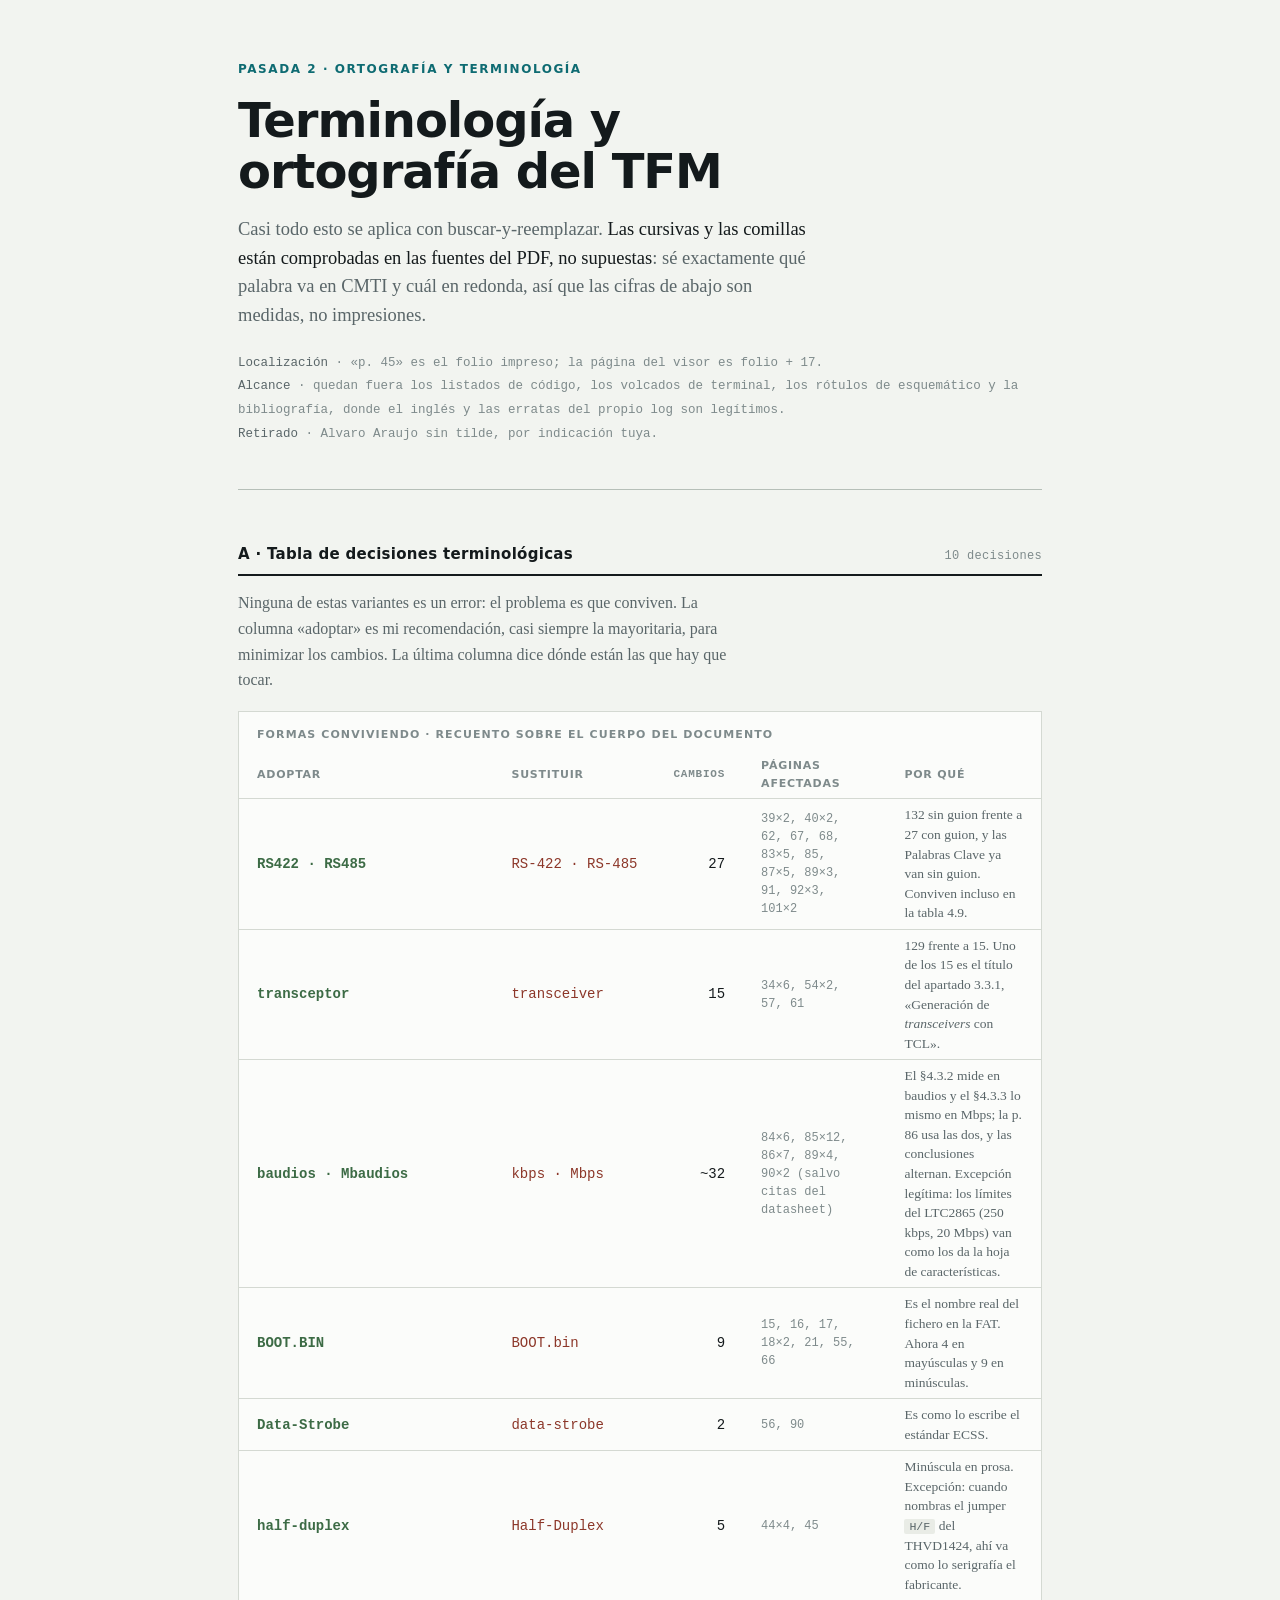
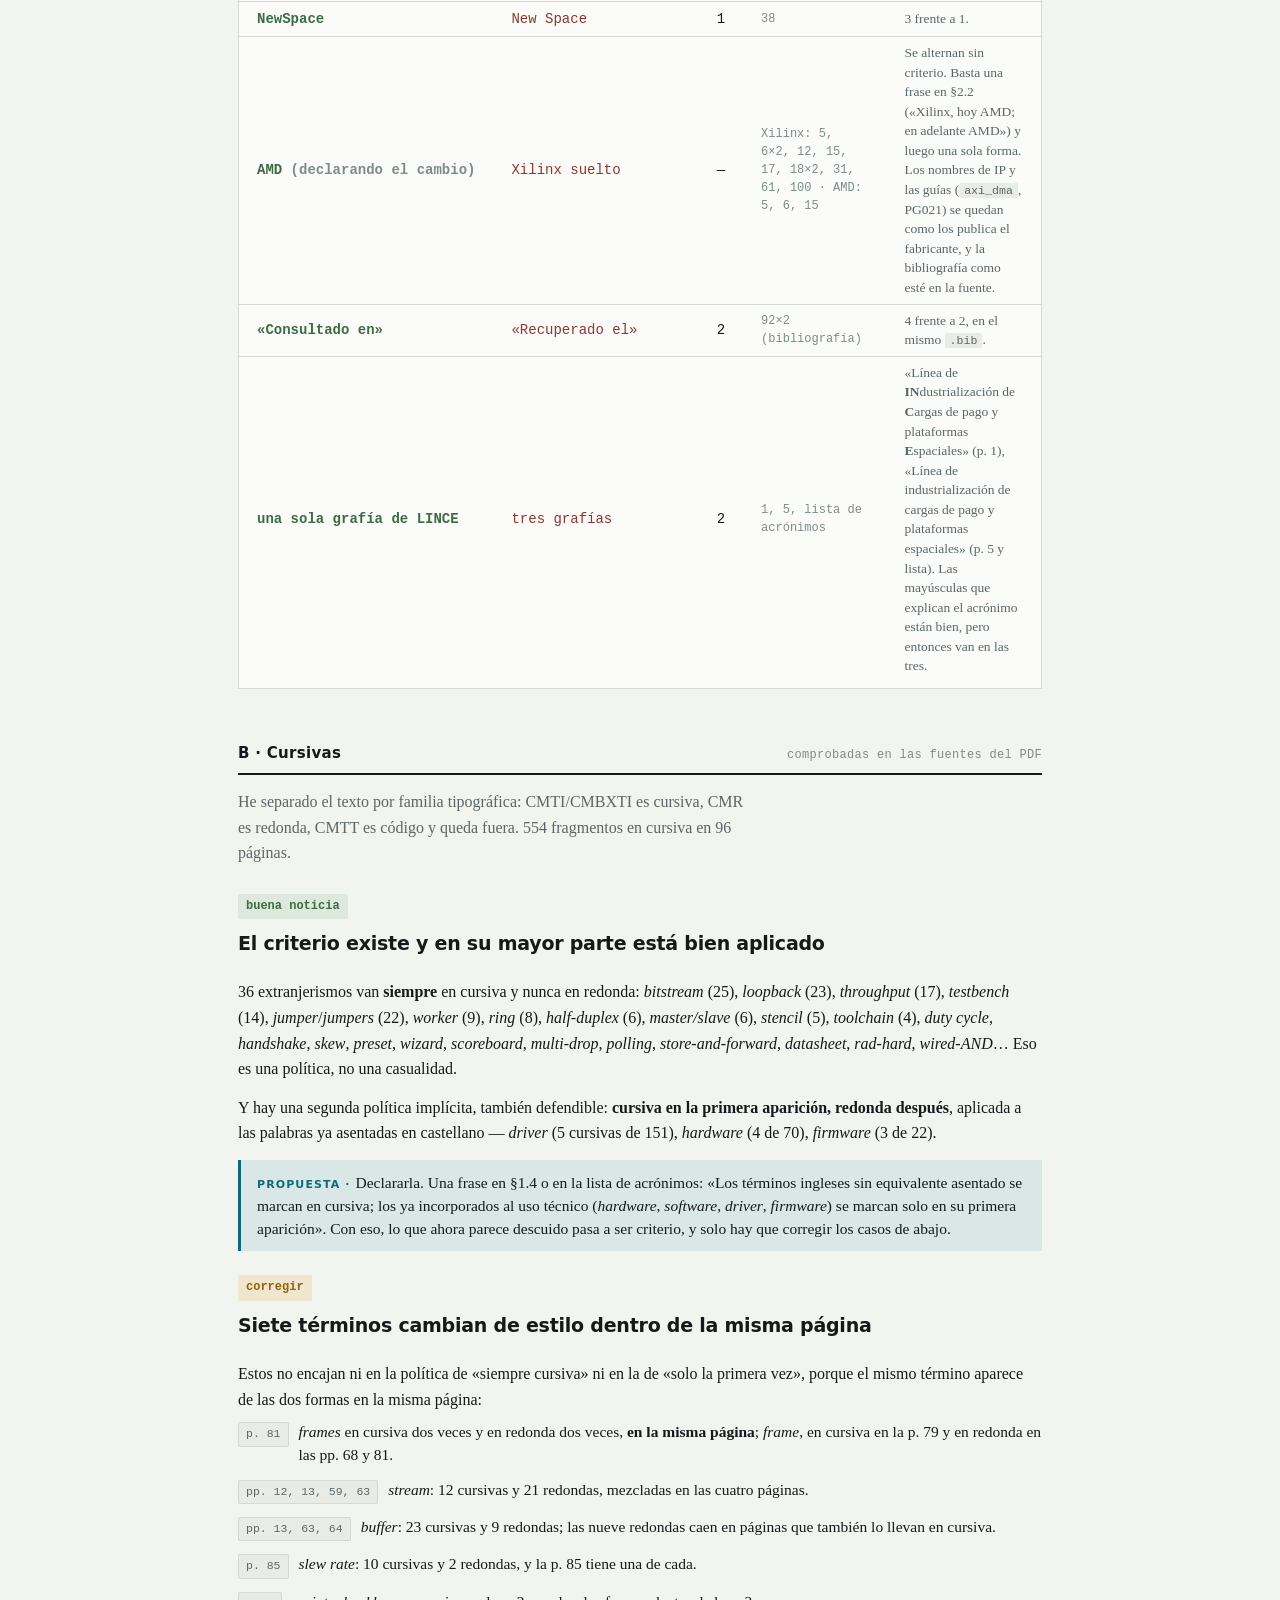
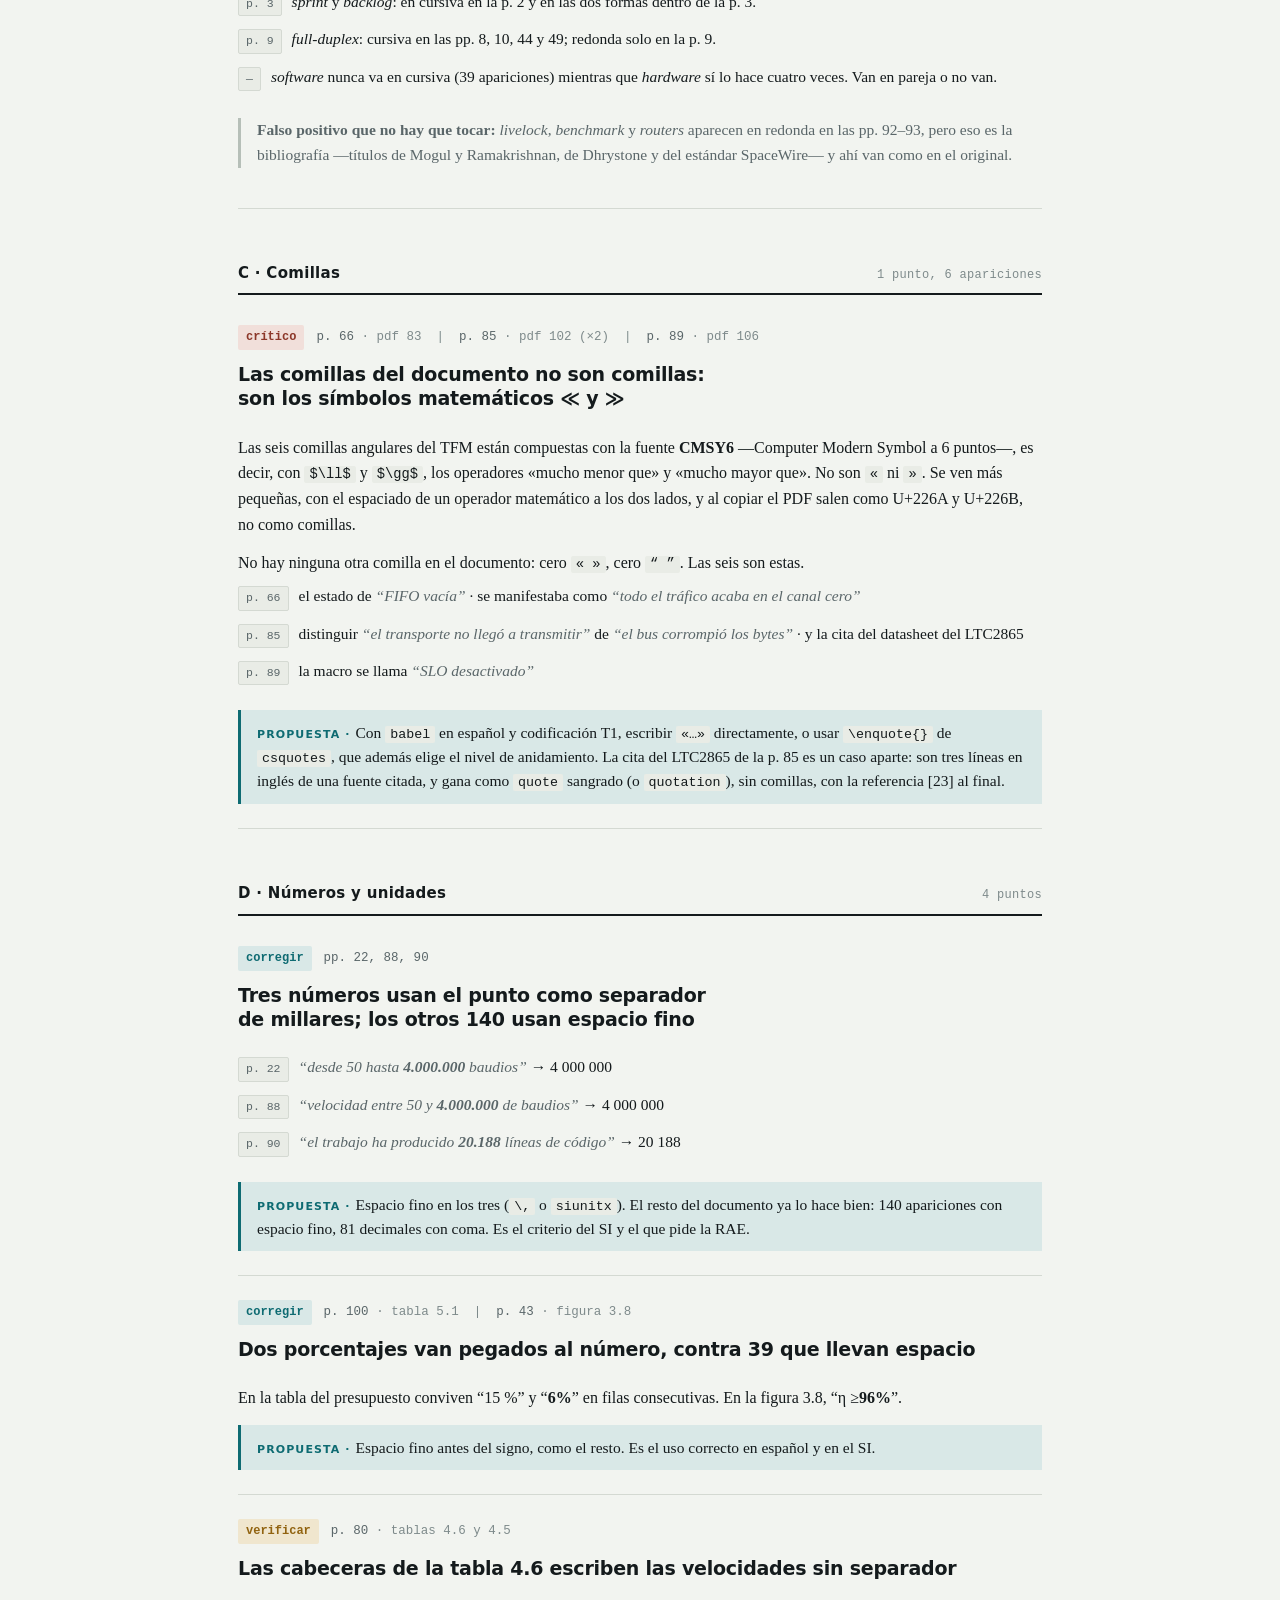
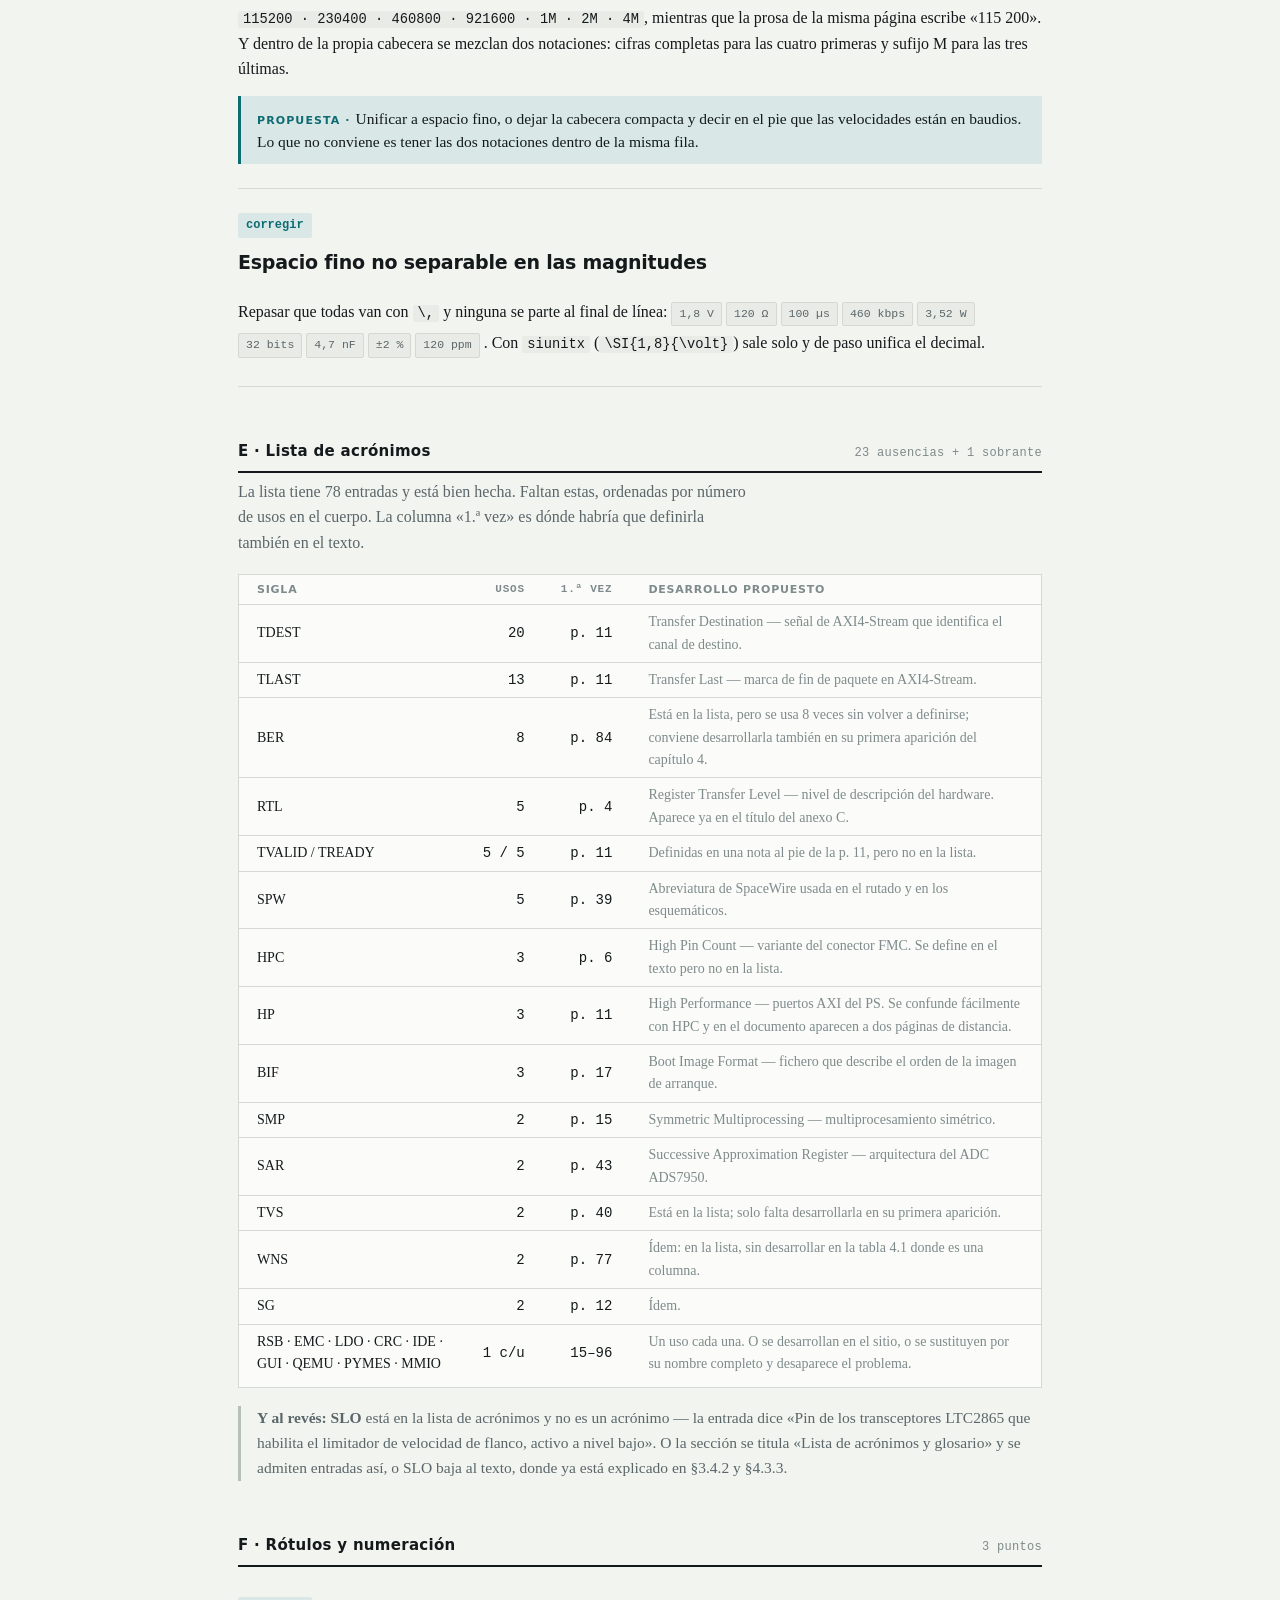
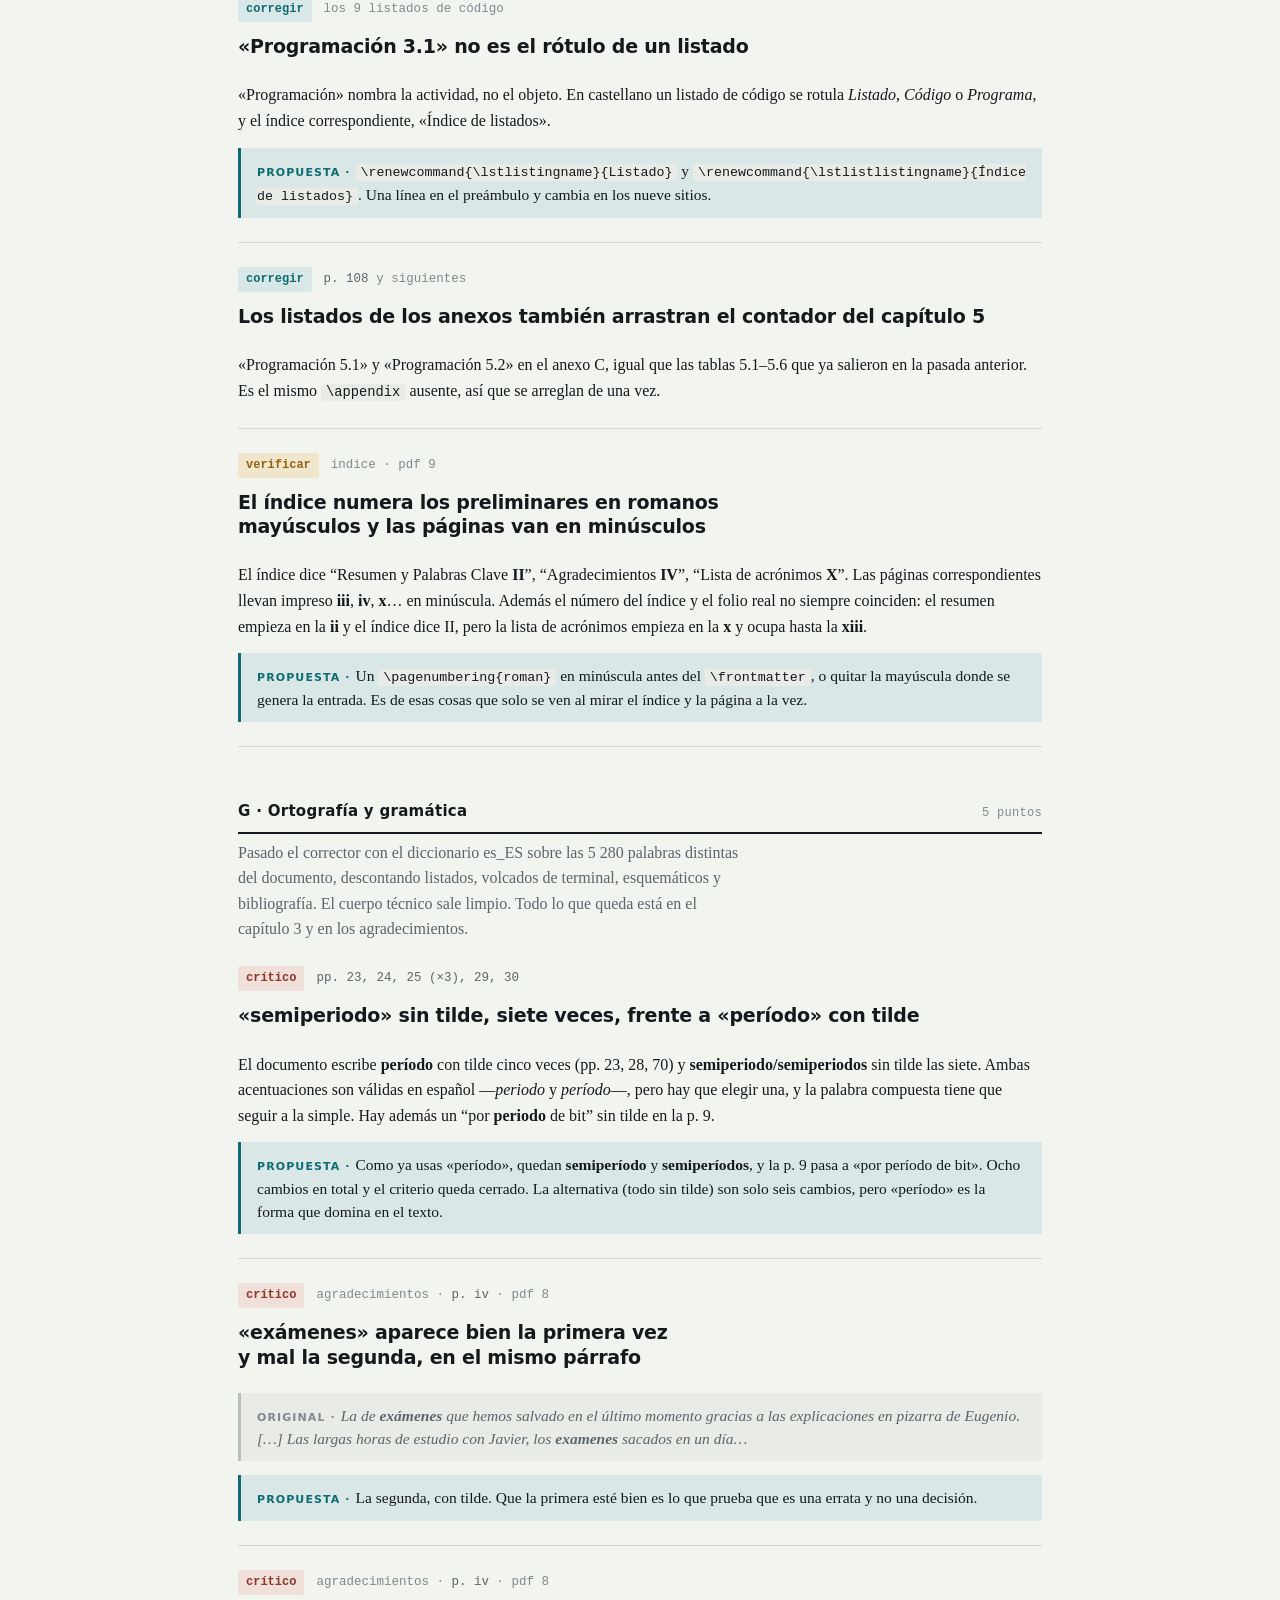
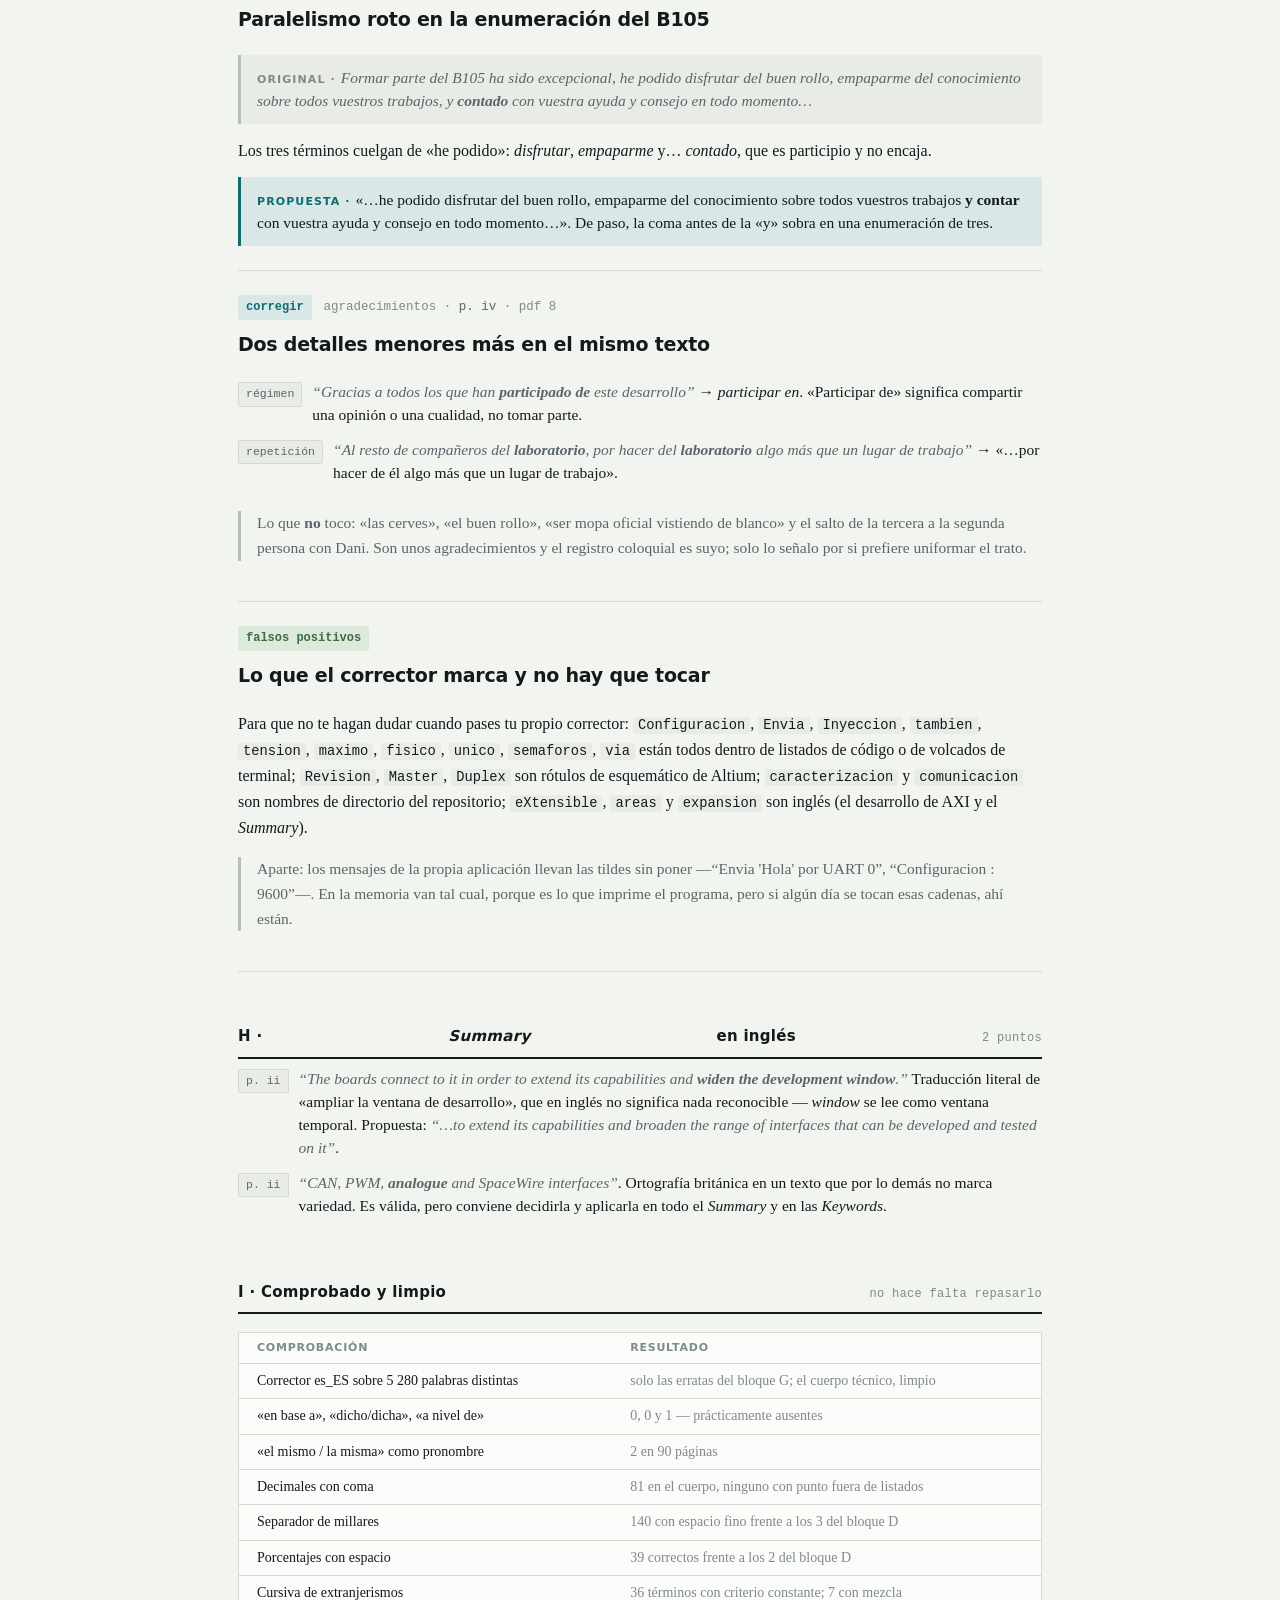
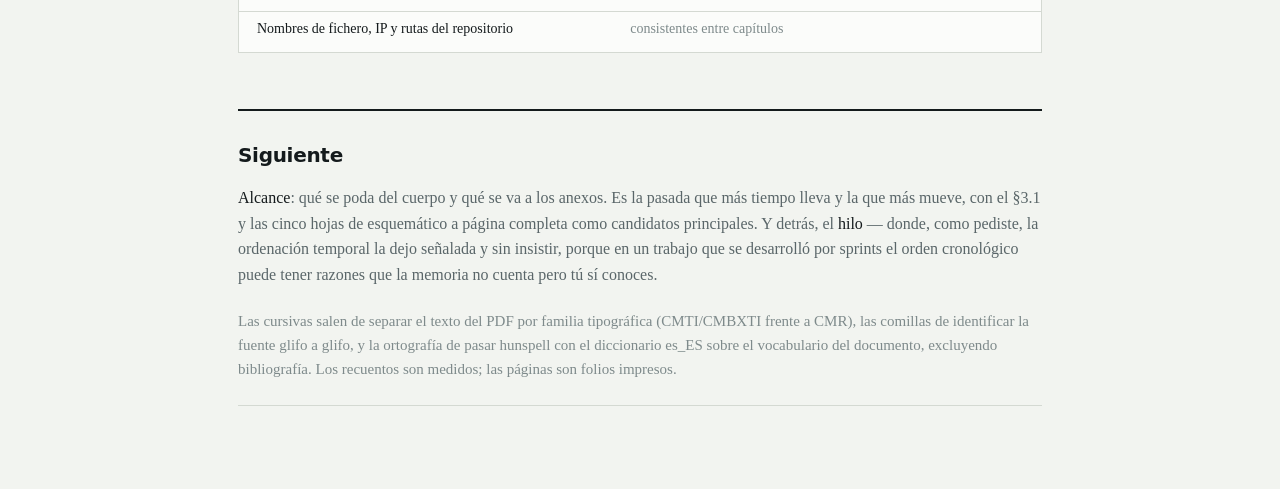
==== commit 2f09b7d4: "Ultima corrección: quitar tilde a Alvaro" ====
--- a/Revisiones/Terminología y ortografía del TFM_files/saved_resource.html
+++ b/Revisiones/Terminología y ortografía del TFM_files/saved_resource.html
@@ -146,7 +146,7 @@
   <p class="legend">
     <b>Localización</b> · «p. 45» es el folio impreso; la página del visor es folio + 17.<br>
     <b>Alcance</b> · quedan fuera los listados de código, los volcados de terminal, los rótulos de esquemático y la bibliografía, donde el inglés y las erratas del propio log son legítimos.<br>
-    <b>Retirado</b> · Álvaro Araujo sin tilde, por indicación tuya.
+    <b>Retirado</b> · Alvaro Araujo sin tilde, por indicación tuya.
   </p>
 </header>
 
